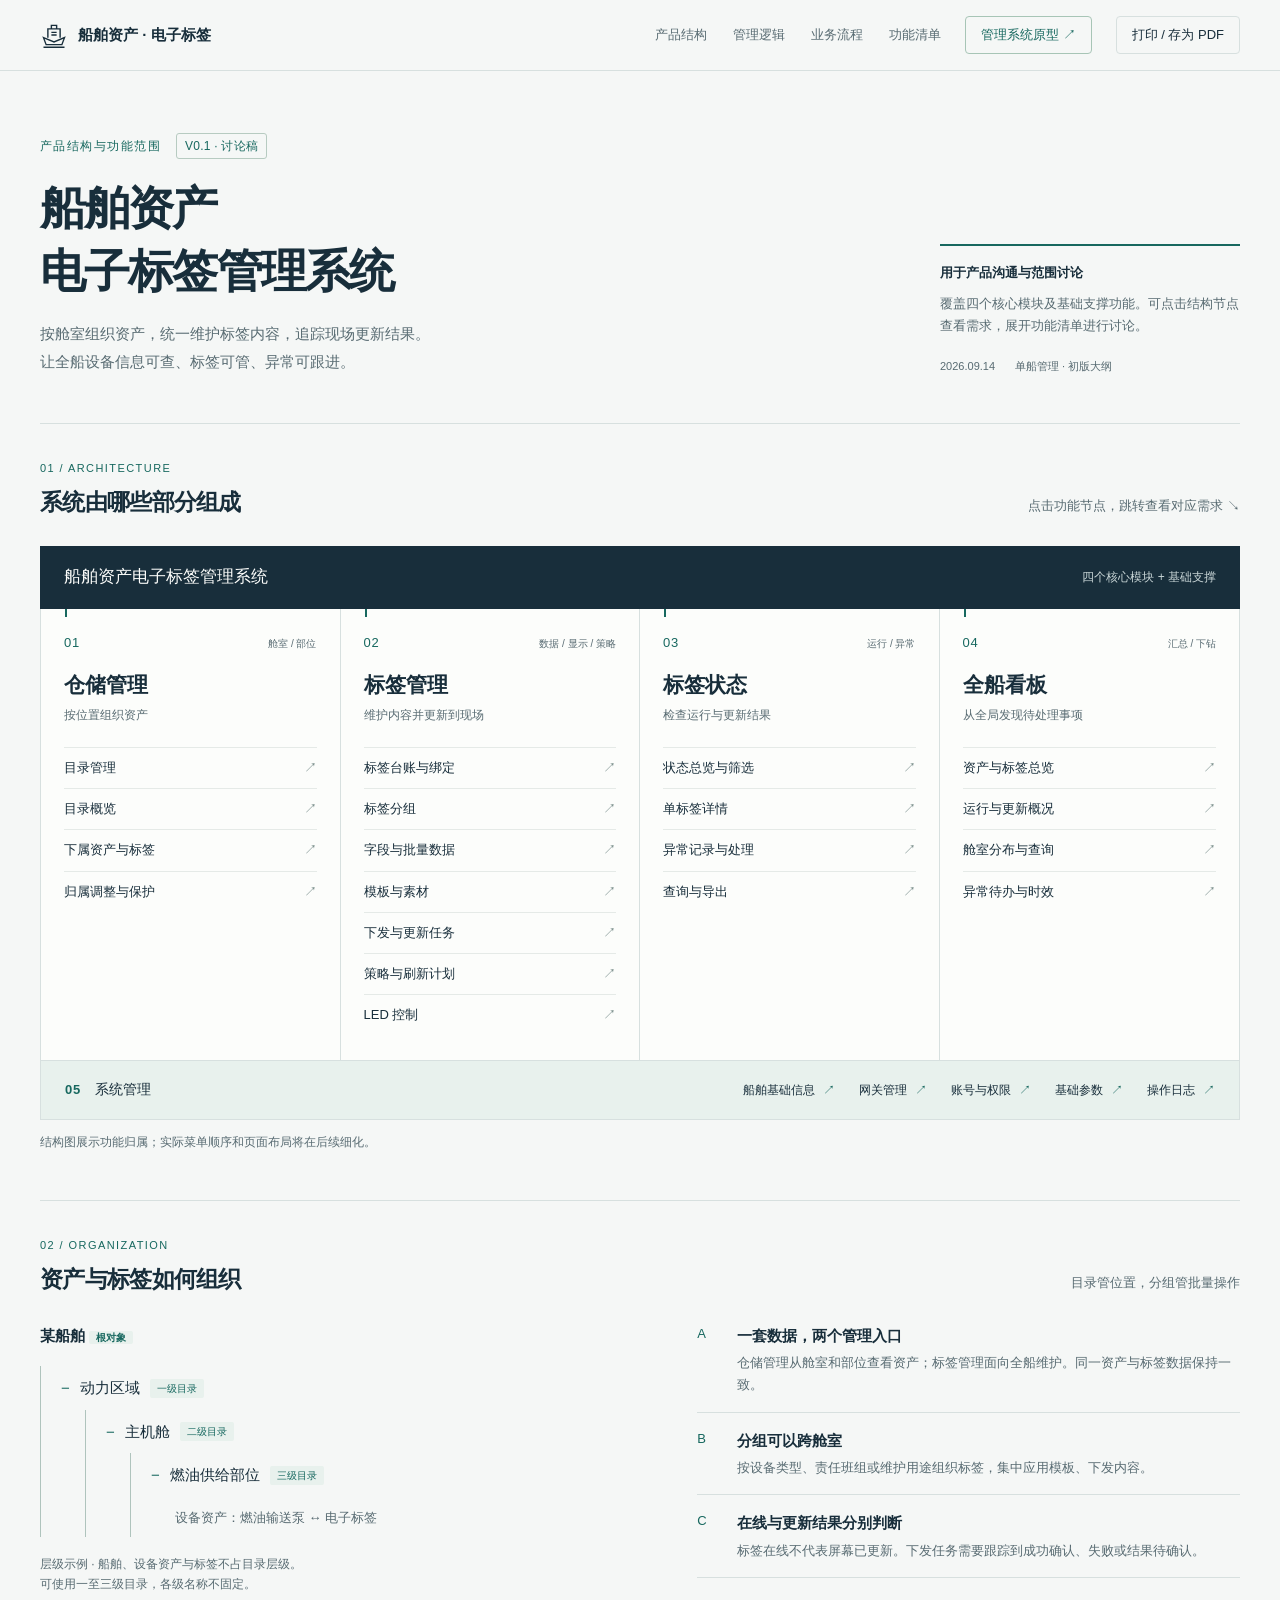
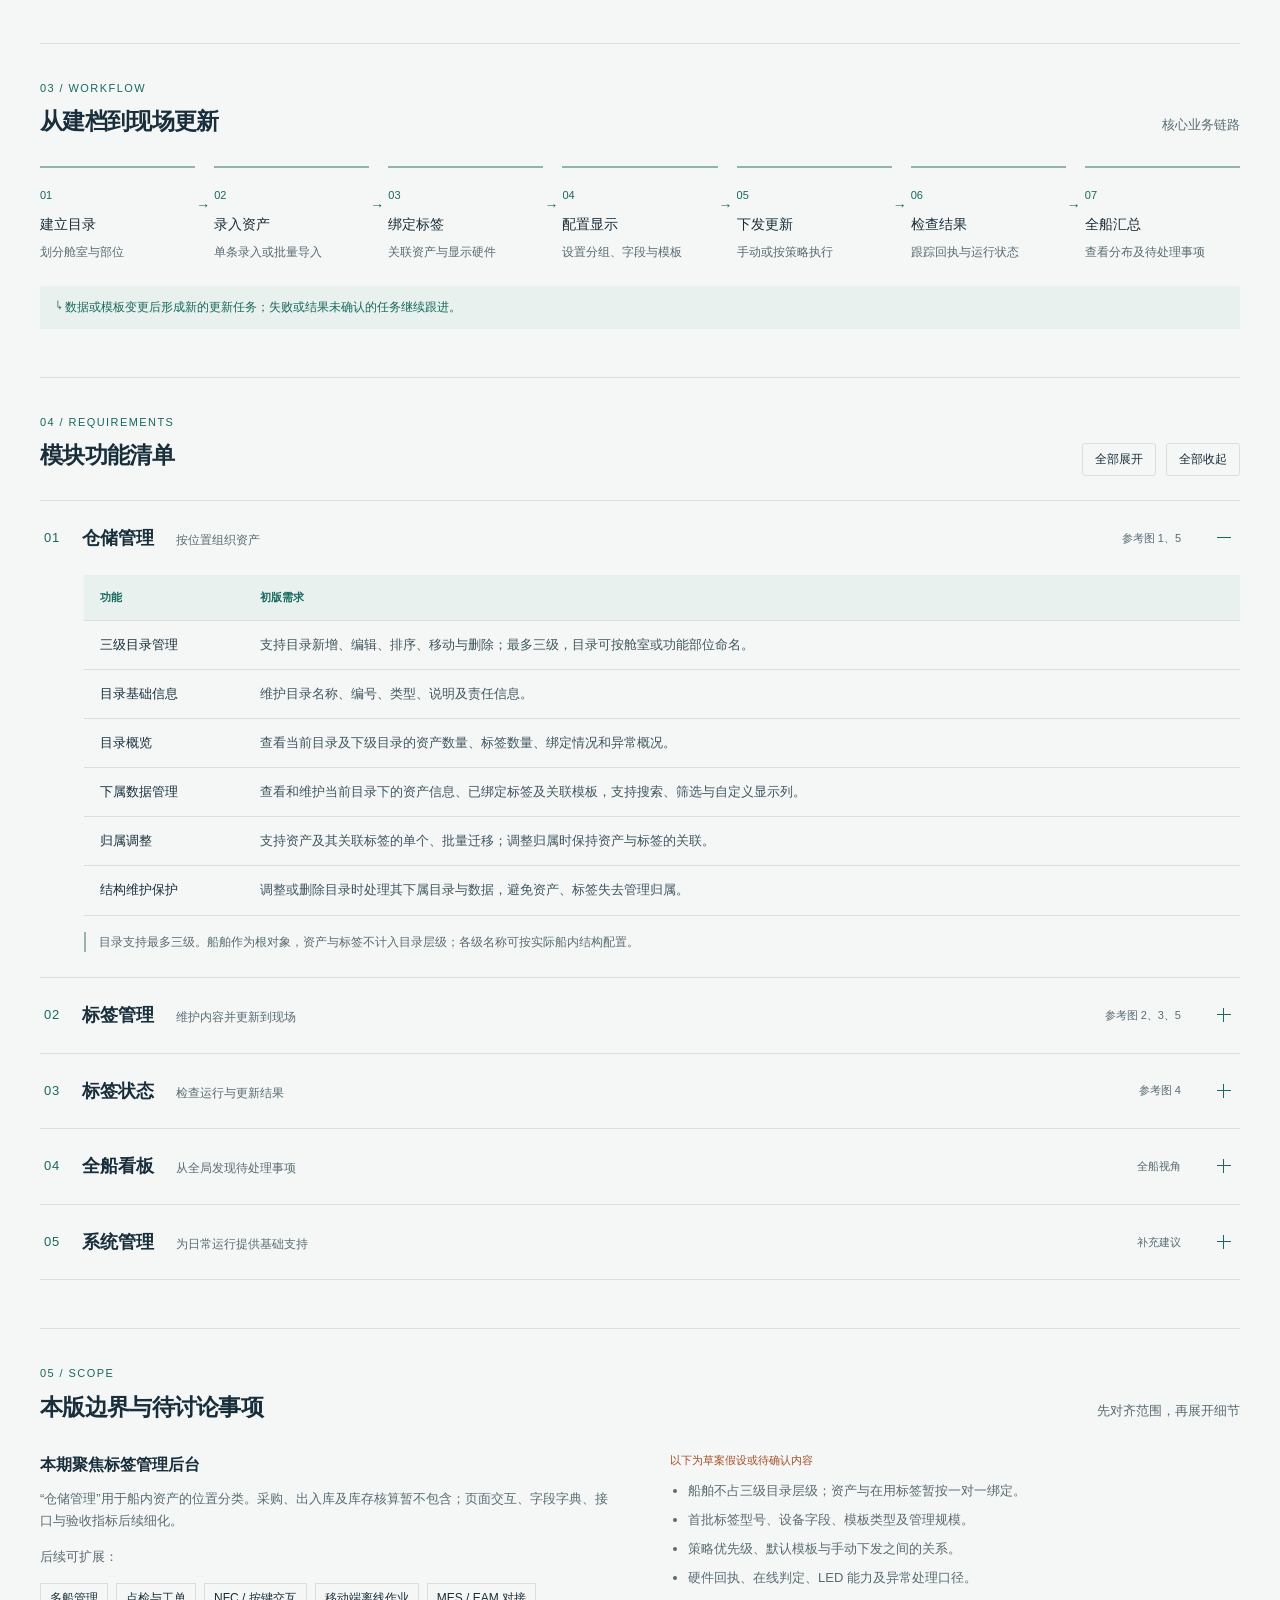
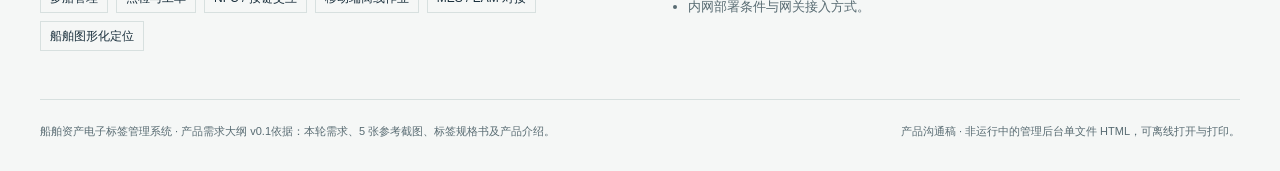
==== product-structure.html @ f7dbec60 "Publish English page URLs with legacy redirects" ====
<!doctype html>
<html lang="zh-CN">
<head><meta charset="utf-8"><meta name="viewport" content="width=device-width, initial-scale=1"><title>船舶资产电子标签管理系统 · 产品结构 v0.1</title>
<style>
:root{--paper:#f5f7f6;--surface:#fcfdfb;--ink:#182e3b;--muted:#586b72;--line:#d7e0df;--accent:#17685f;--tint:#e8f1ed;--orange:#a54d23;--sans:"PingFang SC","Microsoft YaHei","Noto Sans CJK SC",sans-serif}
*{box-sizing:border-box}html{scroll-behavior:smooth;scroll-padding-top:90px}body{margin:0;background:var(--paper);color:var(--ink);font-family:var(--sans);font-size:15px;line-height:1.7}a{color:inherit;text-decoration:none}button{font:inherit;cursor:pointer}a:focus-visible,button:focus-visible,summary:focus-visible{outline:3px solid var(--orange);outline-offset:5px}button:hover{background:var(--tint)}::selection{background:#c7ded4}header{position:sticky;top:0;z-index:10;background:var(--paper);border-bottom:1px solid var(--line)}.topbar{max-width:1400px;margin:auto;padding:16px 40px;display:flex;align-items:center;gap:24px}.brand{display:flex;align-items:center;gap:10px;font-weight:650;white-space:nowrap}.brand svg{width:28px;height:28px}.topbar nav{display:flex;gap:26px;margin-left:auto;font-size:13px;color:var(--muted)}nav a:hover{color:var(--accent)}.print{border:1px solid var(--line);background:transparent;padding:7px 15px;border-radius:4px;font-size:13px;color:var(--ink)}main{max-width:1320px;margin:auto;padding:0 40px}.hero{display:grid;grid-template-columns:1fr 300px;gap:60px;padding:62px 0 48px;align-items:end}.eyebrow{display:flex;gap:15px;align-items:center;color:var(--accent);font-size:12px;letter-spacing:.12em}.pill{letter-spacing:.02em;border:1px solid #b7cbc1;border-radius:3px;padding:2px 8px}h1{font-size:clamp(30px,3.6vw,48px);font-weight:650;line-height:1.35;letter-spacing:-.04em;margin:18px 0}h1 span{display:block}p{margin:0}.hero-copy{color:var(--muted);max-width:640px;line-height:1.85}.hero-aside{border-top:2px solid var(--accent);padding-top:16px}.hero-aside strong{font-size:13px;display:block;margin-bottom:8px}.hero-aside p{font-size:13px;color:var(--muted)}.meta{display:flex;gap:20px;font-size:11px;color:var(--muted);margin-top:20px}.section{padding:35px 0 48px;border-top:1px solid var(--line)}.section-head{display:flex;align-items:baseline;justify-content:space-between;gap:20px;margin-bottom:24px}.section-head h2{font-size:23px;letter-spacing:-.03em;margin:0;font-weight:650}.section-head p{font-size:13px;color:var(--muted)}.section-label{font-size:11px;color:var(--accent);letter-spacing:.13em;margin-bottom:5px}.root-node{display:flex;align-items:center;justify-content:space-between;background:var(--ink);color:var(--surface);padding:17px 24px}.root-node strong{font-size:17px;font-weight:550}.root-node span{font-size:12px;color:#c9d6d7}.map{display:grid;grid-template-columns:repeat(4,minmax(0,1fr));background:var(--surface);border:1px solid var(--line);border-top:0}.module{padding:23px 23px 25px;border-right:1px solid var(--line);position:relative}.module:last-child{border-right:0}.module:before{content:"";position:absolute;left:24px;top:0;height:8px;width:2px;background:var(--accent)}.module-top{display:flex;justify-content:space-between;gap:6px;align-items:center}.number{font-variant-numeric:tabular-nums;font-size:13px;color:var(--accent);letter-spacing:.05em}.small{font-size:10px;color:var(--muted)}h3{font-size:21px;margin:13px 0 2px;font-weight:600}.module p{font-size:12px;color:var(--muted);margin-bottom:22px}.module-links{display:grid;gap:0}.module-links a{display:flex;justify-content:space-between;gap:5px;font-size:13px;padding:9px 0;border-top:1px solid #e5eae7}.module-links a span{color:#798d8a}.module-links a:hover{color:var(--accent);background:var(--tint)}.support{display:flex;align-items:center;gap:20px;background:var(--tint);padding:17px 24px;border:1px solid var(--line);border-top:0;font-size:12px}.support strong{white-space:nowrap;font-size:14px;font-weight:550}.support .support-links{display:flex;flex-wrap:wrap;gap:24px;margin-left:auto}.support a span{padding-left:8px;color:var(--accent)}.legend{font-size:12px;color:var(--muted);margin-top:12px}.logic{display:grid;grid-template-columns:1.1fr 1fr;gap:60px}.tree{margin-top:18px}.tree details{margin-left:24px;border-left:1px solid #afc4bd;padding-left:20px}.tree>details{margin-left:0}.tree summary{cursor:pointer;padding:9px 0;list-style:none;display:flex;gap:10px;align-items:center}.tree summary:before{content:'−';font-size:15px;color:var(--accent)}.tree details:not([open])>summary:before{content:'+'}.level{font-size:10px;color:var(--accent);background:var(--tint);padding:1px 7px;border-radius:2px}.tree-root{font-weight:600;font-size:15px;margin-bottom:5px}.asset{padding:10px 0 8px 24px;font-size:13px;color:var(--muted)}.example{font-size:12px;color:var(--muted);margin-top:17px}.principle{border-bottom:1px solid var(--line);padding:15px 0;display:grid;grid-template-columns:30px 1fr;gap:10px}.principle:first-child{padding-top:0}.principle strong{font-size:15px;font-weight:600}.principle p{font-size:13px;color:var(--muted);margin-top:4px}.flow{display:grid;grid-template-columns:repeat(7,1fr);gap:19px;margin:0;padding:0;list-style:none}.flow li{position:relative;border-top:2px solid #91b6a8;padding-top:13px}.flow li:not(:last-child):after{content:'→';position:absolute;right:-15px;top:26px;color:var(--accent);font-size:14px}.flow .step{font-size:11px;color:var(--accent)}.flow strong{display:block;font-size:14px;font-weight:550;margin:7px 0 5px}.flow small{display:block;font-size:12px;color:var(--muted)}.loop{margin-top:24px;padding:11px 16px;background:var(--tint);font-size:12px;color:var(--accent)}.tools{display:flex;gap:10px}.tools button{border:1px solid var(--line);padding:5px 12px;background:transparent;border-radius:3px;font-size:12px;color:var(--ink)}.tools button:hover{background:var(--tint)}.spec{border-top:1px solid var(--line)}.spec:last-child{border-bottom:1px solid var(--line)}.spec>summary{list-style:none;cursor:pointer;display:flex;align-items:center;gap:22px;padding:22px 4px}.spec>summary:hover{background:#edf2ee}.spec summary::-webkit-details-marker,.tree summary::-webkit-details-marker{display:none}.spec-title{font-size:18px;font-weight:600}.spec-title small{font-size:12px;font-weight:400;color:var(--muted);margin-left:22px}.ref{font-size:11px;color:var(--muted);margin-left:auto}.plus{width:14px;height:14px;position:relative;flex-shrink:0;margin:0 5px 0 14px}.plus:before,.plus:after{content:'';position:absolute;background:var(--accent)}.plus:before{width:14px;height:1px;left:0;top:6px}.plus:after{height:14px;width:1px;left:6px;top:0}.spec[open] .plus:after{display:none}.spec-body{padding:0 0 25px 44px}table{border-collapse:collapse;width:100%;font-size:13px;text-align:left}thead{background:var(--tint);color:var(--accent);font-size:11px}th,td{padding:13px 16px;border-bottom:1px solid var(--line);vertical-align:top}tbody th{width:160px;font-weight:550;white-space:nowrap}td{color:#40565f}tr{scroll-margin-top:110px}tr:target{background:#fff1d5}.note{font-size:12px;color:var(--muted);margin:16px 0 0;padding-left:13px;border-left:2px solid #96b5a8}.scope{display:grid;grid-template-columns:1fr 1fr;gap:60px}.scope h3{font-size:16px;margin:0 0 10px}.scope p,.scope li{font-size:13px;color:var(--muted)}.scope ul{padding-left:18px;margin:0}.scope li{margin:7px 0}.tags{display:flex;flex-wrap:wrap;gap:8px;margin-top:14px}.tags span{font-size:12px;border:1px solid var(--line);padding:4px 9px}.scope-caption{font-size:11px!important;color:var(--orange)!important;margin-bottom:10px!important}footer{border-top:1px solid var(--line);padding:22px 0 30px;display:flex;justify-content:space-between;gap:20px;font-size:11px;color:var(--muted)}.sr-only{position:absolute;width:1px;height:1px;padding:0;overflow:hidden;clip:rect(0,0,0,0);white-space:nowrap;border:0}
@media(min-width:1500px){.hero{padding-top:80px}}@media(max-width:1000px){main{padding:0 26px}.topbar{padding:14px 26px}.hero{grid-template-columns:1fr 240px;gap:30px}.map{grid-template-columns:repeat(2,1fr)}.module:nth-child(2){border-right:0}.module:nth-child(-n+2){border-bottom:1px solid var(--line)}.support{align-items:flex-start}.support .support-links{gap:10px 22px}.logic{gap:35px}.flow{grid-template-columns:repeat(4,1fr);row-gap:26px}.flow li:nth-child(4):after{display:none}.spec-title small{display:block;margin:3px 0 0}}
@media(max-width:640px){html{scroll-padding-top:70px}.topbar{padding:12px 18px;gap:10px}.topbar nav{display:none}.brand{font-size:13px}.brand svg{width:24px}.print{margin-left:auto;padding:6px 9px;font-size:11px}main{padding:0 20px}.hero{grid-template-columns:1fr;gap:25px;padding:34px 0}.hero-aside{padding-top:12px}.hero-aside p{max-width:100%}.meta{margin-top:12px}.eyebrow{font-size:10px}h1{font-size:32px}.hero-copy{font-size:13px}.section{padding:27px 0 34px}.section-head{align-items:flex-start;gap:10px}.section-head h2{font-size:21px}.section-head p{font-size:11px;max-width:130px}.root-node{padding:15px}.root-node strong{font-size:14px}.root-node span{font-size:10px}.module{padding:19px 14px}.module:before{left:15px}.module-top{display:block}.small{display:block;margin-top:4px}.module h3{font-size:19px}.module p{font-size:11px;min-height:37px;margin-bottom:12px}.module-links a{font-size:12px}.support{display:block;padding:15px}.support .support-links{margin-top:12px;gap:10px 20px}.logic,.scope{grid-template-columns:1fr;gap:28px}.flow{grid-template-columns:repeat(2,1fr);gap:20px}.flow li:nth-child(even):after{display:none}.flow strong{font-size:14px}.spec>summary{gap:12px;padding:18px 0}.spec-title{font-size:17px}.spec-title small{font-size:11px}.ref{display:none}.plus{margin-left:auto}.spec-body{padding-left:0}.tools{gap:5px}.tools button{padding:5px 8px;font-size:11px}th,td{padding:11px 9px;font-size:12px}tbody th{width:91px;white-space:normal}.tree details{margin-left:14px;padding-left:14px}.asset{padding-left:10px;font-size:12px}footer{display:block}footer span{display:block;margin-top:5px}}
@media(prefers-reduced-motion:reduce){html{scroll-behavior:auto}}
@media print{.section-label,.section-head{break-after:avoid}#logic,#scope{break-inside:avoid}.note{break-before:avoid}.module-top .small{margin-left:7px}tr:target{background:transparent}@page{size:A4;margin:14mm}html{scroll-behavior:auto}body{background:white;font-size:11px;color:#162d39;-webkit-print-color-adjust:exact;print-color-adjust:exact}header,.tools,.legend{display:none}main{padding:0;max-width:none}.hero{padding:0 0 20px;grid-template-columns:1fr 210px;gap:25px}h1{font-size:28px}.hero-copy{font-size:11px}.hero-aside p{font-size:10px}.section{padding:20px 0}.section-head{margin-bottom:15px}.section-head h2{font-size:19px}.map{grid-template-columns:repeat(4,1fr)}.module{padding:14px 10px}.module h3{font-size:16px}.module-top{display:block}.small{font-size:8px}.module p,.module-links a{font-size:9px}.module p{margin-bottom:10px}.module:nth-child(2){border-right:1px solid var(--line)}.module:nth-child(-n+2){border-bottom:0}.root-node{padding:12px}.support{padding:12px;font-size:9px;gap:12px}.support .support-links{gap:15px}.logic{gap:30px}.flow{grid-template-columns:repeat(7,1fr);gap:14px}.flow strong{font-size:11px}.flow small{font-size:9px}.flow li:nth-child(4):after{display:block}.spec>summary{padding:14px 0}.spec-title{font-size:16px}.spec-title small{display:inline;margin-left:15px;font-size:10px}.plus{display:none}.spec-body{padding-left:0}.spec::details-content{content-visibility:visible;display:block;height:auto}.spec>div{display:block!important}.spec{break-inside:auto}.spec>summary{break-after:avoid}thead{display:table-header-group}tr{break-inside:avoid}table,th,td{font-size:10px}th,td{padding:8px}tbody th{width:110px}.note{font-size:10px}.scope{gap:30px}.scope p,.scope li{font-size:11px}.scope,.logic,.flow,.map,.hero{break-inside:avoid}footer{font-size:9px}}

.cross-link{color:var(--accent);border-color:#a7c5b6;white-space:nowrap}.cross-link:hover{background:var(--tint)}
@media(max-width:640px){.topbar{flex-wrap:wrap}.topbar .brand{flex-basis:100%}.cross-link{margin-left:0}html{scroll-padding-top:110px}}
</style></head>
<body>
<header><div class="topbar"><a class="brand" href="#top" aria-label="返回顶部"><svg viewBox="0 0 32 32" fill="none" aria-hidden="true"><path d="M4 19l12 5 12-5-3 8H7L4 19zM9 19V9h14v10M13 9V5h6v4M4 30h24" stroke="currentColor" stroke-width="1.6"/><path d="M13 13h6M13 16h6" stroke="currentColor" stroke-width="1.6"/></svg>船舶资产 · 电子标签</a><nav aria-label="页面导航"><a href="#architecture">产品结构</a><a href="#logic">管理逻辑</a><a href="#workflow">业务流程</a><a href="#requirements">功能清单</a></nav><a class="print cross-link" href="prototype.html">管理系统原型 ↗</a><button class="print" id="print">打印 / 存为 PDF</button></div></header>
<main id="top">
<section class="hero"><div><div class="eyebrow">产品结构与功能范围 <span class="pill">V0.1 · 讨论稿</span></div><h1>船舶资产<span>电子标签管理系统</span></h1><p class="hero-copy">按舱室组织资产，统一维护标签内容，追踪现场更新结果。<br>让全船设备信息可查、标签可管、异常可跟进。</p></div><aside class="hero-aside"><strong>用于产品沟通与范围讨论</strong><p>覆盖四个核心模块及基础支撑功能。可点击结构节点查看需求，展开功能清单进行讨论。</p><div class="meta"><span>2026.09.14</span><span>单船管理 · 初版大纲</span></div></aside></section>
<section class="section" id="architecture"><div class="section-label">01 / ARCHITECTURE</div><div class="section-head"><h2>系统由哪些部分组成</h2><p>点击功能节点，跳转查看对应需求 ↘</p></div><div class="root-node"><strong>船舶资产电子标签管理系统</strong><span>四个核心模块 + 基础支撑</span></div><div class="map"><article class="module"><div class="module-top"><span class="number">01</span><span class="small">舱室 / 部位</span></div><h3>仓储管理</h3><p>按位置组织资产</p><div class="module-links"><a href="#storage-0" data-reveal="storage">目录管理<span aria-hidden="true">↗</span></a><a href="#storage-2" data-reveal="storage">目录概览<span aria-hidden="true">↗</span></a><a href="#storage-3" data-reveal="storage">下属资产与标签<span aria-hidden="true">↗</span></a><a href="#storage-4" data-reveal="storage">归属调整与保护<span aria-hidden="true">↗</span></a></div></article><article class="module"><div class="module-top"><span class="number">02</span><span class="small">数据 / 显示 / 策略</span></div><h3>标签管理</h3><p>维护内容并更新到现场</p><div class="module-links"><a href="#labels-0" data-reveal="labels">标签台账与绑定<span aria-hidden="true">↗</span></a><a href="#labels-2" data-reveal="labels">标签分组<span aria-hidden="true">↗</span></a><a href="#labels-3" data-reveal="labels">字段与批量数据<span aria-hidden="true">↗</span></a><a href="#labels-7" data-reveal="labels">模板与素材<span aria-hidden="true">↗</span></a><a href="#labels-10" data-reveal="labels">下发与更新任务<span aria-hidden="true">↗</span></a><a href="#labels-12" data-reveal="labels">策略与刷新计划<span aria-hidden="true">↗</span></a><a href="#labels-14" data-reveal="labels">LED 控制<span aria-hidden="true">↗</span></a></div></article><article class="module"><div class="module-top"><span class="number">03</span><span class="small">运行 / 异常</span></div><h3>标签状态</h3><p>检查运行与更新结果</p><div class="module-links"><a href="#status-0" data-reveal="status">状态总览与筛选<span aria-hidden="true">↗</span></a><a href="#status-2" data-reveal="status">单标签详情<span aria-hidden="true">↗</span></a><a href="#status-3" data-reveal="status">异常记录与处理<span aria-hidden="true">↗</span></a><a href="#status-5" data-reveal="status">查询与导出<span aria-hidden="true">↗</span></a></div></article><article class="module"><div class="module-top"><span class="number">04</span><span class="small">汇总 / 下钻</span></div><h3>全船看板</h3><p>从全局发现待处理事项</p><div class="module-links"><a href="#dashboard-0" data-reveal="dashboard">资产与标签总览<span aria-hidden="true">↗</span></a><a href="#dashboard-1" data-reveal="dashboard">运行与更新概况<span aria-hidden="true">↗</span></a><a href="#dashboard-3" data-reveal="dashboard">舱室分布与查询<span aria-hidden="true">↗</span></a><a href="#dashboard-5" data-reveal="dashboard">异常待办与时效<span aria-hidden="true">↗</span></a></div></article></div><div class="support"><strong><span class="number">05</span>　系统管理</strong><div class="support-links"><a href="#system-0" data-reveal="system">船舶基础信息<span aria-hidden="true">↗</span></a><a href="#system-1" data-reveal="system">网关管理<span aria-hidden="true">↗</span></a><a href="#system-2" data-reveal="system">账号与权限<span aria-hidden="true">↗</span></a><a href="#system-3" data-reveal="system">基础参数<span aria-hidden="true">↗</span></a><a href="#system-4" data-reveal="system">操作日志<span aria-hidden="true">↗</span></a></div></div><p class="legend">结构图展示功能归属；实际菜单顺序和页面布局将在后续细化。</p></section>
<section class="section" id="logic"><div class="section-label">02 / ORGANIZATION</div><div class="section-head"><h2>资产与标签如何组织</h2><p>目录管位置，分组管批量操作</p></div><div class="logic"><div><div class="tree-root">某船舶 <span class="level">根对象</span></div><div class="tree"><details open><summary>动力区域 <span class="level">一级目录</span></summary><details open><summary>主机舱 <span class="level">二级目录</span></summary><details open><summary>燃油供给部位 <span class="level">三级目录</span></summary><div class="asset">设备资产：燃油输送泵 ↔ 电子标签</div></details></details></details></div><p class="example">层级示例 · 船舶、设备资产与标签不占目录层级。<br>可使用一至三级目录，各级名称不固定。</p></div><div><div class="principle"><span class="number">A</span><div><strong>一套数据，两个管理入口</strong><p>仓储管理从舱室和部位查看资产；标签管理面向全船维护。同一资产与标签数据保持一致。</p></div></div><div class="principle"><span class="number">B</span><div><strong>分组可以跨舱室</strong><p>按设备类型、责任班组或维护用途组织标签，集中应用模板、下发内容。</p></div></div><div class="principle"><span class="number">C</span><div><strong>在线与更新结果分别判断</strong><p>标签在线不代表屏幕已更新。下发任务需要跟踪到成功确认、失败或结果待确认。</p></div></div></div></div></section>
<section class="section" id="workflow"><div class="section-label">03 / WORKFLOW</div><div class="section-head"><h2>从建档到现场更新</h2><p>核心业务链路</p></div><ol class="flow"><li><span class="step">01</span><strong>建立目录</strong><small>划分舱室与部位</small></li><li><span class="step">02</span><strong>录入资产</strong><small>单条录入或批量导入</small></li><li><span class="step">03</span><strong>绑定标签</strong><small>关联资产与显示硬件</small></li><li><span class="step">04</span><strong>配置显示</strong><small>设置分组、字段与模板</small></li><li><span class="step">05</span><strong>下发更新</strong><small>手动或按策略执行</small></li><li><span class="step">06</span><strong>检查结果</strong><small>跟踪回执与运行状态</small></li><li><span class="step">07</span><strong>全船汇总</strong><small>查看分布及待处理事项</small></li></ol><p class="loop">↳ 数据或模板变更后形成新的更新任务；失败或结果未确认的任务继续跟进。</p></section>
<section class="section" id="requirements"><div class="section-label">04 / REQUIREMENTS</div><div class="section-head"><h2>模块功能清单</h2><div class="tools"><button id="expand">全部展开</button><button id="collapse">全部收起</button></div></div><details class="spec" id="storage" open><summary><span class="number">01</span><span class="spec-title">仓储管理<small>按位置组织资产</small></span><span class="ref">参考图 1、5</span><span class="plus" aria-hidden="true"></span></summary><div class="spec-body"><table><caption class="sr-only">仓储管理功能需求</caption><thead><tr><th scope="col">功能</th><th scope="col">初版需求</th></tr></thead><tbody><tr id="storage-0"><th scope="row">三级目录管理</th><td>支持目录新增、编辑、排序、移动与删除；最多三级，目录可按舱室或功能部位命名。</td></tr><tr id="storage-1"><th scope="row">目录基础信息</th><td>维护目录名称、编号、类型、说明及责任信息。</td></tr><tr id="storage-2"><th scope="row">目录概览</th><td>查看当前目录及下级目录的资产数量、标签数量、绑定情况和异常概况。</td></tr><tr id="storage-3"><th scope="row">下属数据管理</th><td>查看和维护当前目录下的资产信息、已绑定标签及关联模板，支持搜索、筛选与自定义显示列。</td></tr><tr id="storage-4"><th scope="row">归属调整</th><td>支持资产及其关联标签的单个、批量迁移；调整归属时保持资产与标签的关联。</td></tr><tr id="storage-5"><th scope="row">结构维护保护</th><td>调整或删除目录时处理其下属目录与数据，避免资产、标签失去管理归属。</td></tr></tbody></table><p class="note">目录支持最多三级。船舶作为根对象，资产与标签不计入目录层级；各级名称可按实际船内结构配置。</p></div></details><details class="spec" id="labels" ><summary><span class="number">02</span><span class="spec-title">标签管理<small>维护内容并更新到现场</small></span><span class="ref">参考图 2、3、5</span><span class="plus" aria-hidden="true"></span></summary><div class="spec-body"><table><caption class="sr-only">标签管理功能需求</caption><thead><tr><th scope="col">功能</th><th scope="col">初版需求</th></tr></thead><tbody><tr id="labels-0"><th scope="row">标签台账</th><td>管理标签唯一标识／MAC、型号、屏幕尺寸、支持颜色、所属目录及使用状态；支持单个、批量登记与查询。</td></tr><tr id="labels-1"><th scope="row">资产绑定</th><td>支持绑定、解绑和更换标签，查看关联资产及绑定记录；支持待绑定、在用、停用等管理状态。</td></tr><tr id="labels-2"><th scope="row">标签分组</th><td>新增、编辑、删除分组，维护成员，查看数量；按分组执行模板应用、信息更新等批量操作。</td></tr><tr id="labels-3"><th scope="row">字段配置</th><td>配置资产及标签显示所需字段，包括字段名称、类型、必填与否等基础属性。</td></tr><tr id="labels-4"><th scope="row">信息录入</th><td>支持逐条录入、编辑及批量修改；可维护设备编码、名称、型号、位置、责任班组、责任人等信息。具体字段后续细化。</td></tr><tr id="labels-5"><th scope="row">批量导入</th><td>提供导入模板，支持 Excel／CSV 数据导入、字段匹配、数据校验和结果反馈；支持新增与更新既有记录。</td></tr><tr id="labels-6"><th scope="row">数据导出</th><td>按目录、分组或筛选结果导出资产和标签业务数据。</td></tr><tr id="labels-7"><th scope="row">模板设计</th><td>按标签尺寸、分辨率和颜色设计版式；支持文本、图片、二维码、条形码和图形元素，并与业务字段关联。</td></tr><tr id="labels-8"><th scope="row">模板管理</th><td>支持模板新增、编辑、复制、预览、版本管理及应用范围查看，使用实际数据预览显示效果。</td></tr><tr id="labels-9"><th scope="row">素材管理</th><td>管理模板使用的图片、图标等公共素材。</td></tr><tr id="labels-10"><th scope="row">信息下发</th><td>支持单个、批量、按目录或分组下发；支持首次发布及数据、模板变更后的更新。</td></tr><tr id="labels-11"><th scope="row">更新任务</th><td>查看任务进度、标签执行结果和失败原因，支持失败重试与历史记录查询。</td></tr><tr id="labels-12"><th scope="row">标签策略</th><td>根据业务字段条件及标签尺寸、颜色等适配条件选择模板；支持条件组合、优先级、默认模板、启停及应用范围。</td></tr><tr id="labels-13"><th scope="row">刷新计划</th><td>支持即时、定时和周期刷新；策略匹配与刷新计划共同决定更新内容和执行时机。</td></tr><tr id="labels-14"><th scope="row">LED 控制</th><td>支持单个、批量点灯，用于现场寻标或提示；具体颜色、闪烁方式和策略联动能力以硬件接口为准。</td></tr></tbody></table><p class="note">策略选择模板，刷新计划决定执行时机。LED 颜色、闪烁方式及联动能力需根据硬件接口确认。</p></div></details><details class="spec" id="status" ><summary><span class="number">03</span><span class="spec-title">标签状态<small>检查运行与更新结果</small></span><span class="ref">参考图 4</span><span class="plus" aria-hidden="true"></span></summary><div class="spec-body"><table><caption class="sr-only">标签状态功能需求</caption><thead><tr><th scope="col">功能</th><th scope="col">初版需求</th></tr></thead><tbody><tr id="status-0"><th scope="row">状态列表</th><td>汇总展示标签标识、关联资产、所属目录、尺寸、RSSI、电量、在线状态、最后广播／心跳时间及内容更新情况。</td></tr><tr id="status-1"><th scope="row">状态筛选</th><td>按目录、分组、型号、绑定情况、在线状态、电量及更新结果筛选。</td></tr><tr id="status-2"><th scope="row">单标签详情</th><td>查看基础信息、最近上报数据、关联资产与网关、当前模板及下发历史。</td></tr><tr id="status-3"><th scope="row">运行异常</th><td>识别并汇总离线、低电量、弱信号等异常，支持查看、处理标记及恢复记录。</td></tr><tr id="status-4"><th scope="row">更新异常</th><td>查看下发失败、超时、尚未同步等情况，关联原任务并支持重新下发。</td></tr><tr id="status-5"><th scope="row">查询与导出</th><td>支持刷新后台状态数据及导出筛选结果，明确最近数据更新时间。</td></tr></tbody></table><p class="note">分别展示使用状态、通信与健康状态、内容更新状态。发送成功不等于屏幕已更新，实际确认能力以回执接口为准。</p></div></details><details class="spec" id="dashboard" ><summary><span class="number">04</span><span class="spec-title">全船看板<small>从全局发现待处理事项</small></span><span class="ref">全船视角</span><span class="plus" aria-hidden="true"></span></summary><div class="spec-body"><table><caption class="sr-only">全船看板功能需求</caption><thead><tr><th scope="col">功能</th><th scope="col">初版需求</th></tr></thead><tbody><tr id="dashboard-0"><th scope="row">全船总览</th><td>展示资产总数、标签总数、已绑定与未绑定数量，以及已配置标签的资产占比。</td></tr><tr id="dashboard-1"><th scope="row">运行概况</th><td>汇总在线、离线、低电量、弱信号标签数量及分布；各类异常可能重叠，分别统计。</td></tr><tr id="dashboard-2"><th scope="row">更新概况</th><td>展示待更新、执行中、已确认更新、失败及结果待确认的任务或标签情况。</td></tr><tr id="dashboard-3"><th scope="row">舱室／部位分布</th><td>按目录汇总资产、标签和异常，支持逐级展开，定位到具体部位及标签。</td></tr><tr id="dashboard-4"><th scope="row">全船信息查询</th><td>按资产名称／编码、目录、分组及状态查询全船设备标签信息。</td></tr><tr id="dashboard-5"><th scope="row">异常与待办</th><td>集中展示待绑定、离线、低电量、更新失败等需要处理的事项，并进入对应管理页面。</td></tr><tr id="dashboard-6"><th scope="row">数据时效</th><td>展示统计范围及最近更新时间，支持手动或自动刷新。</td></tr></tbody></table><p class="note">首版以统计、图表及目录分布表达全船情况。设备完好率、点检完成率需接入业务数据后再纳入。</p></div></details><details class="spec" id="system" ><summary><span class="number">05</span><span class="spec-title">系统管理<small>为日常运行提供基础支持</small></span><span class="ref">补充建议</span><span class="plus" aria-hidden="true"></span></summary><div class="spec-body"><table><caption class="sr-only">系统管理功能需求</caption><thead><tr><th scope="col">功能</th><th scope="col">初版需求</th></tr></thead><tbody><tr id="system-0"><th scope="row">船舶信息</th><td>维护船名、编号等当前船舶的基础信息。</td></tr><tr id="system-1"><th scope="row">网关管理</th><td>维护网关身份、安装位置、连接状态及关联标签，辅助定位通信问题。</td></tr><tr id="system-2"><th scope="row">账号与权限</th><td>管理账号、角色、功能权限和目录数据范围，区分管理员、操作人员与只读查看者。</td></tr><tr id="system-3"><th scope="row">基础参数</th><td>配置状态判定、异常提醒和默认刷新等参数，具体阈值后续定义。</td></tr><tr id="system-4"><th scope="row">操作日志</th><td>记录目录调整、数据导入修改、绑定变更、模板策略修改及下发操作。</td></tr></tbody></table><p class="note">系统管理是支撑功能；当前按单船管理考虑，多船管理作为后续扩展。</p></div></details></section>
<section class="section" id="scope"><div class="section-label">05 / SCOPE</div><div class="section-head"><h2>本版边界与待讨论事项</h2><p>先对齐范围，再展开细节</p></div><div class="scope"><div><h3>本期聚焦标签管理后台</h3><p>“仓储管理”用于船内资产的位置分类。采购、出入库及库存核算暂不包含；页面交互、字段字典、接口与验收指标后续细化。</p><p style="margin-top:14px">后续可扩展：</p><div class="tags"><span>多船管理</span><span>点检与工单</span><span>NFC / 按键交互</span><span>移动端离线作业</span><span>MES / EAM 对接</span><span>船舶图形化定位</span></div></div><div><p class="scope-caption">以下为草案假设或待确认内容</p><ul><li>船舶不占三级目录层级；资产与在用标签暂按一对一绑定。</li><li>首批标签型号、设备字段、模板类型及管理规模。</li><li>策略优先级、默认模板与手动下发之间的关系。</li><li>硬件回执、在线判定、LED 能力及异常处理口径。</li><li>内网部署条件与网关接入方式。</li></ul></div></div></section>
<footer><div>船舶资产电子标签管理系统 · 产品需求大纲 v0.1<span>依据：本轮需求、5 张参考截图、标签规格书及产品介绍。</span></div><div>产品沟通稿 · 非运行中的管理后台<span>单文件 HTML，可离线打开与打印。</span></div></footer>
</main>
<script>
const specs=[...document.querySelectorAll('.spec')];
document.getElementById('expand').addEventListener('click',()=>specs.forEach(d=>d.open=true));
document.getElementById('collapse').addEventListener('click',()=>specs.forEach(d=>d.open=false));
document.querySelectorAll('[data-reveal]').forEach(a=>a.addEventListener('click',()=>{document.getElementById(a.dataset.reveal).open=true;}));
function revealHash(){const target=document.getElementById(decodeURIComponent(location.hash.slice(1)));if(!target)return;const parent=target.closest('details.spec');if(parent){parent.open=true;requestAnimationFrame(()=>target.scrollIntoView({block:'start'}));}}
window.addEventListener('hashchange',revealHash);revealHash();
let savedState=null;
window.addEventListener('beforeprint',()=>{if(!savedState)savedState=[...document.querySelectorAll('details')].map(d=>[d,d.open]);document.querySelectorAll('details').forEach(d=>d.open=true);});
window.addEventListener('afterprint',()=>{if(savedState){savedState.forEach(([d,open])=>d.open=open);savedState=null;}});
document.getElementById('print').addEventListener('click',()=>window.print());
</script></body></html>
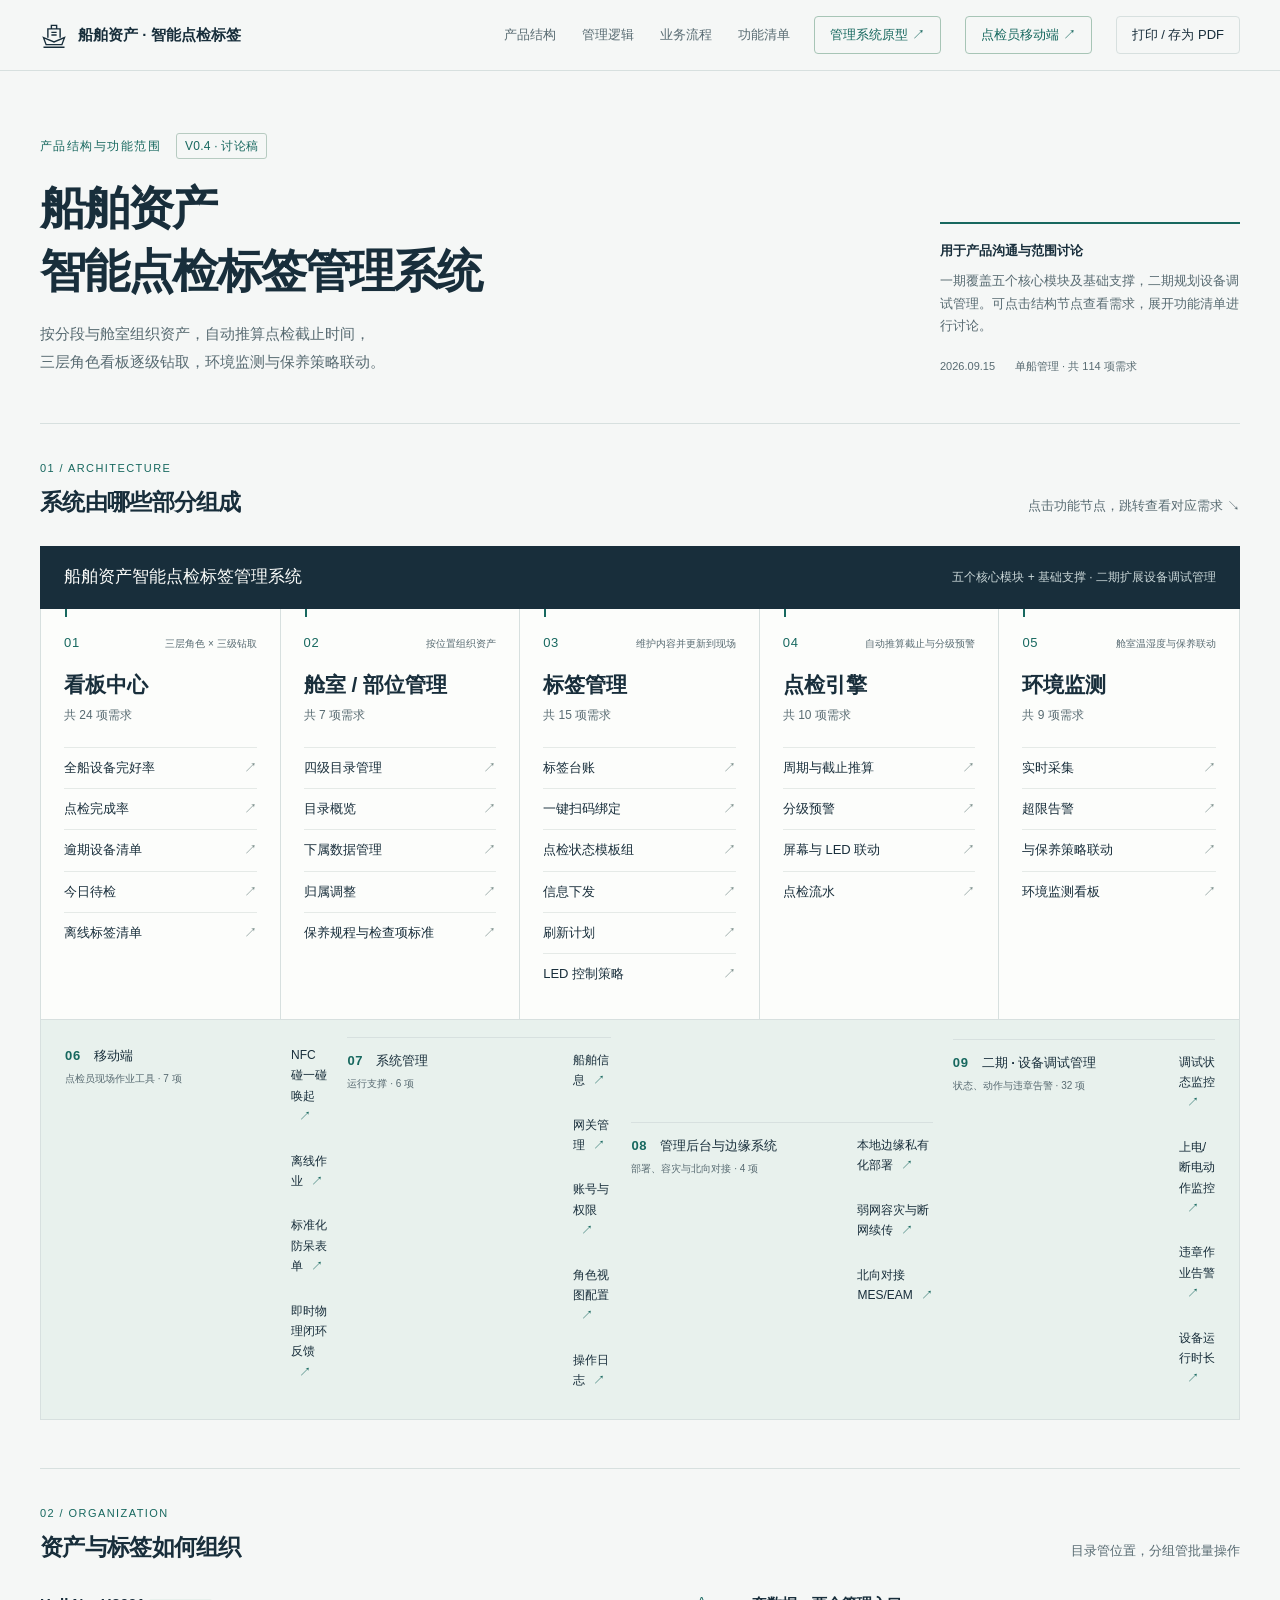
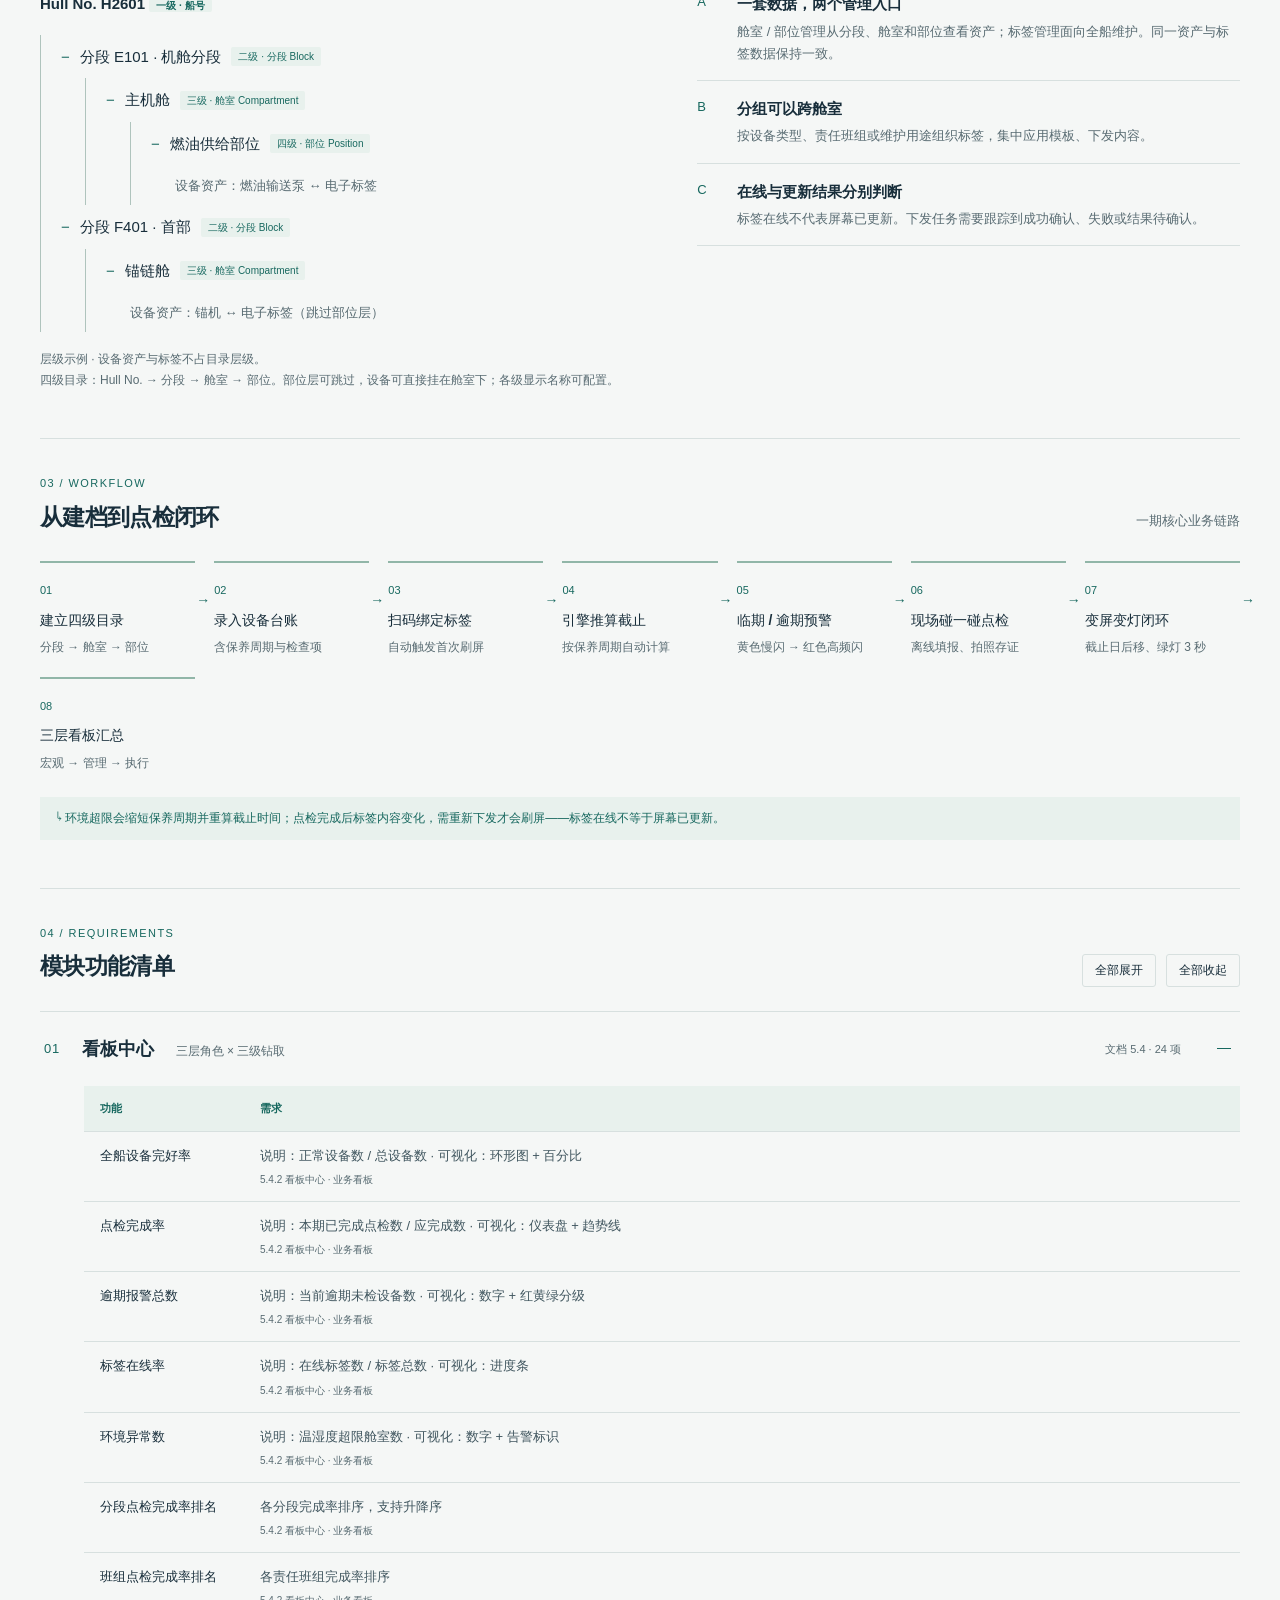
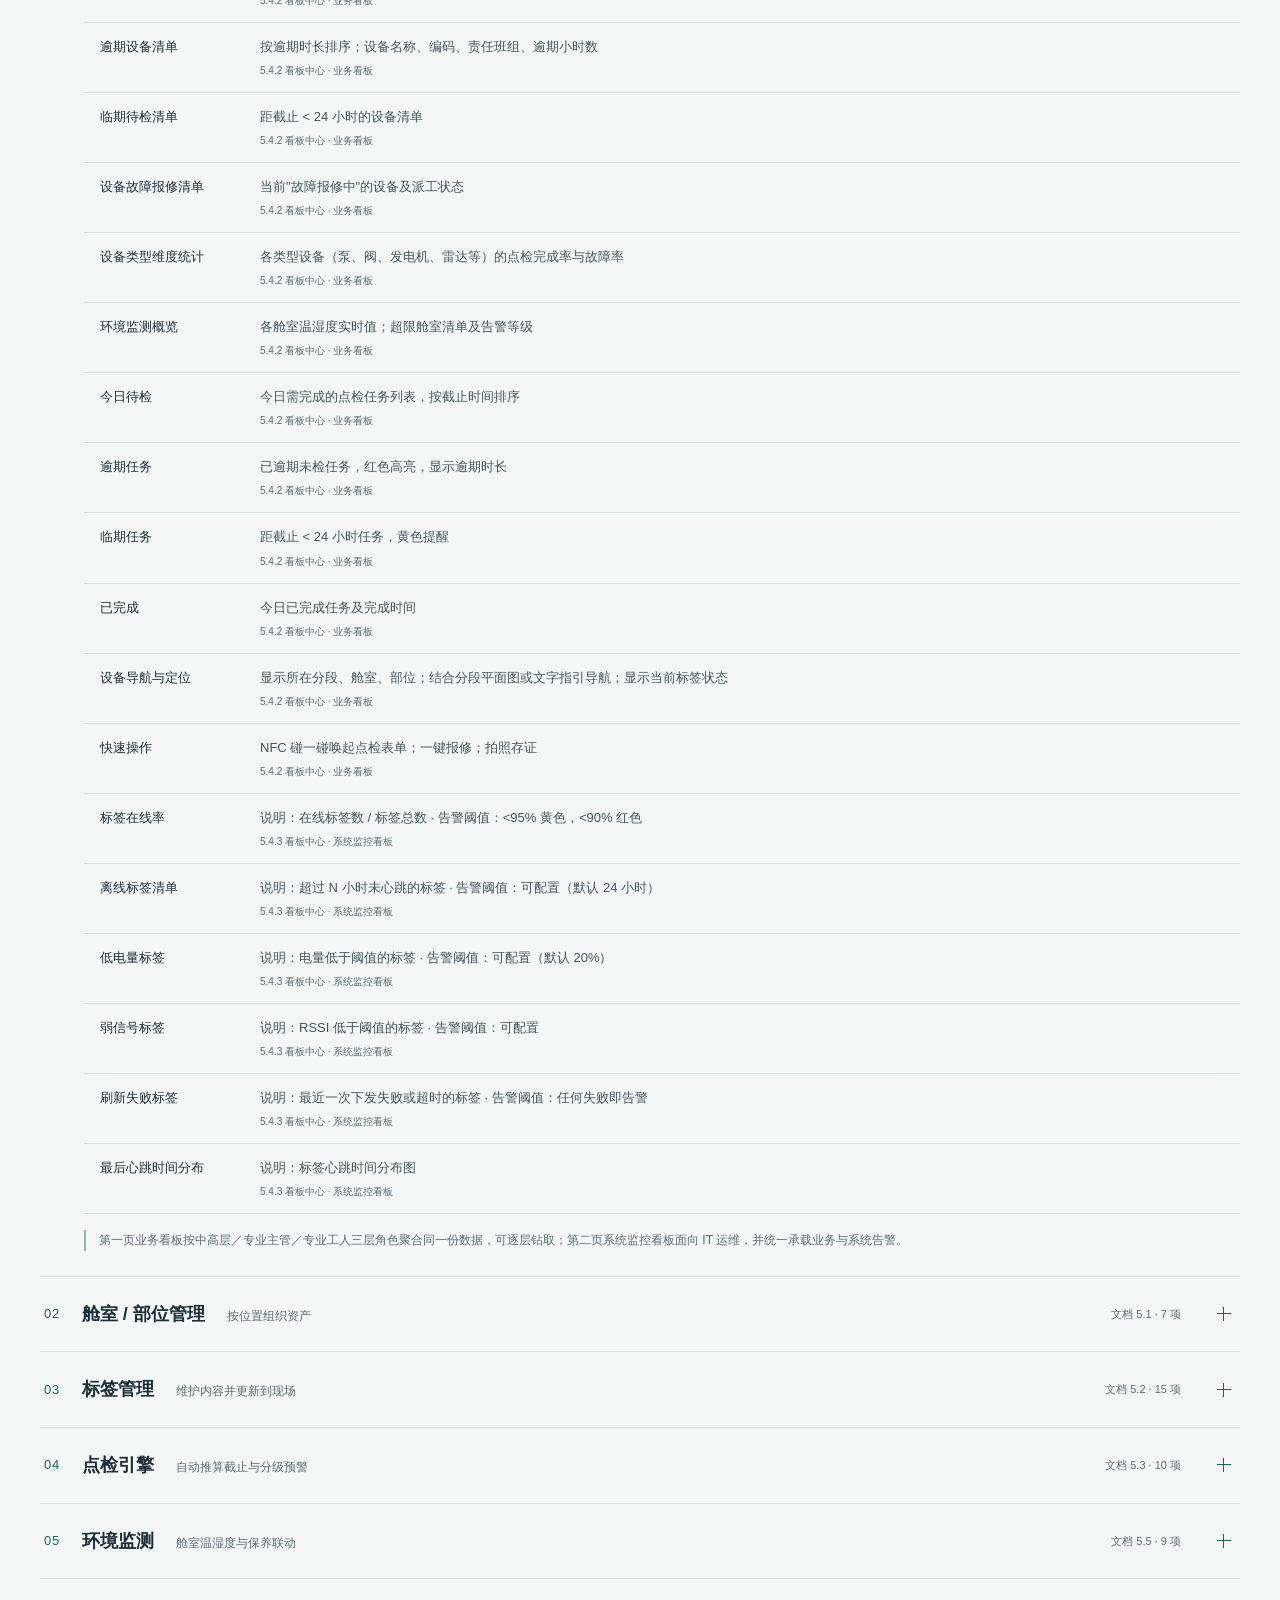
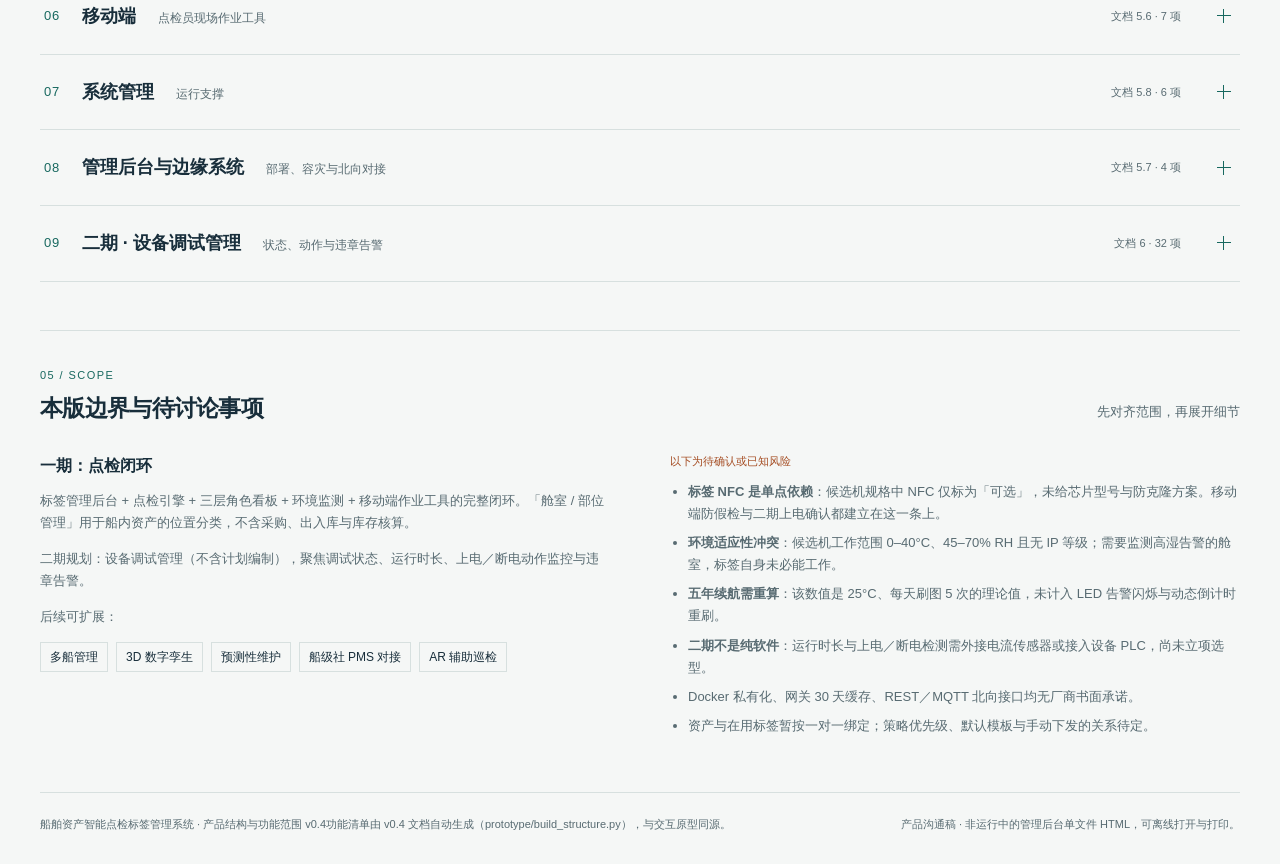
==== commit 0f7314f6: "Migrate prototypes to v0.4: inspection loop, role-based boards, mobile app 产品基线从「资产标签台账」扩张为「点检闭环」，按 " ====
--- a/product-structure.html
+++ b/product-structure.html
@@ -1,27 +1,29 @@
 <!doctype html>
 <html lang="zh-CN">
-<head><meta charset="utf-8"><meta name="viewport" content="width=device-width, initial-scale=1"><title>船舶资产电子标签管理系统 · 产品结构 v0.1</title>
+<head><meta charset="utf-8"><meta name="viewport" content="width=device-width, initial-scale=1"><title>船舶资产智能点检标签管理系统 · 产品结构 v0.4</title>
 <style>
 :root{--paper:#f5f7f6;--surface:#fcfdfb;--ink:#182e3b;--muted:#586b72;--line:#d7e0df;--accent:#17685f;--tint:#e8f1ed;--orange:#a54d23;--sans:"PingFang SC","Microsoft YaHei","Noto Sans CJK SC",sans-serif}
-*{box-sizing:border-box}html{scroll-behavior:smooth;scroll-padding-top:90px}body{margin:0;background:var(--paper);color:var(--ink);font-family:var(--sans);font-size:15px;line-height:1.7}a{color:inherit;text-decoration:none}button{font:inherit;cursor:pointer}a:focus-visible,button:focus-visible,summary:focus-visible{outline:3px solid var(--orange);outline-offset:5px}button:hover{background:var(--tint)}::selection{background:#c7ded4}header{position:sticky;top:0;z-index:10;background:var(--paper);border-bottom:1px solid var(--line)}.topbar{max-width:1400px;margin:auto;padding:16px 40px;display:flex;align-items:center;gap:24px}.brand{display:flex;align-items:center;gap:10px;font-weight:650;white-space:nowrap}.brand svg{width:28px;height:28px}.topbar nav{display:flex;gap:26px;margin-left:auto;font-size:13px;color:var(--muted)}nav a:hover{color:var(--accent)}.print{border:1px solid var(--line);background:transparent;padding:7px 15px;border-radius:4px;font-size:13px;color:var(--ink)}main{max-width:1320px;margin:auto;padding:0 40px}.hero{display:grid;grid-template-columns:1fr 300px;gap:60px;padding:62px 0 48px;align-items:end}.eyebrow{display:flex;gap:15px;align-items:center;color:var(--accent);font-size:12px;letter-spacing:.12em}.pill{letter-spacing:.02em;border:1px solid #b7cbc1;border-radius:3px;padding:2px 8px}h1{font-size:clamp(30px,3.6vw,48px);font-weight:650;line-height:1.35;letter-spacing:-.04em;margin:18px 0}h1 span{display:block}p{margin:0}.hero-copy{color:var(--muted);max-width:640px;line-height:1.85}.hero-aside{border-top:2px solid var(--accent);padding-top:16px}.hero-aside strong{font-size:13px;display:block;margin-bottom:8px}.hero-aside p{font-size:13px;color:var(--muted)}.meta{display:flex;gap:20px;font-size:11px;color:var(--muted);margin-top:20px}.section{padding:35px 0 48px;border-top:1px solid var(--line)}.section-head{display:flex;align-items:baseline;justify-content:space-between;gap:20px;margin-bottom:24px}.section-head h2{font-size:23px;letter-spacing:-.03em;margin:0;font-weight:650}.section-head p{font-size:13px;color:var(--muted)}.section-label{font-size:11px;color:var(--accent);letter-spacing:.13em;margin-bottom:5px}.root-node{display:flex;align-items:center;justify-content:space-between;background:var(--ink);color:var(--surface);padding:17px 24px}.root-node strong{font-size:17px;font-weight:550}.root-node span{font-size:12px;color:#c9d6d7}.map{display:grid;grid-template-columns:repeat(4,minmax(0,1fr));background:var(--surface);border:1px solid var(--line);border-top:0}.module{padding:23px 23px 25px;border-right:1px solid var(--line);position:relative}.module:last-child{border-right:0}.module:before{content:"";position:absolute;left:24px;top:0;height:8px;width:2px;background:var(--accent)}.module-top{display:flex;justify-content:space-between;gap:6px;align-items:center}.number{font-variant-numeric:tabular-nums;font-size:13px;color:var(--accent);letter-spacing:.05em}.small{font-size:10px;color:var(--muted)}h3{font-size:21px;margin:13px 0 2px;font-weight:600}.module p{font-size:12px;color:var(--muted);margin-bottom:22px}.module-links{display:grid;gap:0}.module-links a{display:flex;justify-content:space-between;gap:5px;font-size:13px;padding:9px 0;border-top:1px solid #e5eae7}.module-links a span{color:#798d8a}.module-links a:hover{color:var(--accent);background:var(--tint)}.support{display:flex;align-items:center;gap:20px;background:var(--tint);padding:17px 24px;border:1px solid var(--line);border-top:0;font-size:12px}.support strong{white-space:nowrap;font-size:14px;font-weight:550}.support .support-links{display:flex;flex-wrap:wrap;gap:24px;margin-left:auto}.support a span{padding-left:8px;color:var(--accent)}.legend{font-size:12px;color:var(--muted);margin-top:12px}.logic{display:grid;grid-template-columns:1.1fr 1fr;gap:60px}.tree{margin-top:18px}.tree details{margin-left:24px;border-left:1px solid #afc4bd;padding-left:20px}.tree>details{margin-left:0}.tree summary{cursor:pointer;padding:9px 0;list-style:none;display:flex;gap:10px;align-items:center}.tree summary:before{content:'−';font-size:15px;color:var(--accent)}.tree details:not([open])>summary:before{content:'+'}.level{font-size:10px;color:var(--accent);background:var(--tint);padding:1px 7px;border-radius:2px}.tree-root{font-weight:600;font-size:15px;margin-bottom:5px}.asset{padding:10px 0 8px 24px;font-size:13px;color:var(--muted)}.example{font-size:12px;color:var(--muted);margin-top:17px}.principle{border-bottom:1px solid var(--line);padding:15px 0;display:grid;grid-template-columns:30px 1fr;gap:10px}.principle:first-child{padding-top:0}.principle strong{font-size:15px;font-weight:600}.principle p{font-size:13px;color:var(--muted);margin-top:4px}.flow{display:grid;grid-template-columns:repeat(7,1fr);gap:19px;margin:0;padding:0;list-style:none}.flow li{position:relative;border-top:2px solid #91b6a8;padding-top:13px}.flow li:not(:last-child):after{content:'→';position:absolute;right:-15px;top:26px;color:var(--accent);font-size:14px}.flow .step{font-size:11px;color:var(--accent)}.flow strong{display:block;font-size:14px;font-weight:550;margin:7px 0 5px}.flow small{display:block;font-size:12px;color:var(--muted)}.loop{margin-top:24px;padding:11px 16px;background:var(--tint);font-size:12px;color:var(--accent)}.tools{display:flex;gap:10px}.tools button{border:1px solid var(--line);padding:5px 12px;background:transparent;border-radius:3px;font-size:12px;color:var(--ink)}.tools button:hover{background:var(--tint)}.spec{border-top:1px solid var(--line)}.spec:last-child{border-bottom:1px solid var(--line)}.spec>summary{list-style:none;cursor:pointer;display:flex;align-items:center;gap:22px;padding:22px 4px}.spec>summary:hover{background:#edf2ee}.spec summary::-webkit-details-marker,.tree summary::-webkit-details-marker{display:none}.spec-title{font-size:18px;font-weight:600}.spec-title small{font-size:12px;font-weight:400;color:var(--muted);margin-left:22px}.ref{font-size:11px;color:var(--muted);margin-left:auto}.plus{width:14px;height:14px;position:relative;flex-shrink:0;margin:0 5px 0 14px}.plus:before,.plus:after{content:'';position:absolute;background:var(--accent)}.plus:before{width:14px;height:1px;left:0;top:6px}.plus:after{height:14px;width:1px;left:6px;top:0}.spec[open] .plus:after{display:none}.spec-body{padding:0 0 25px 44px}table{border-collapse:collapse;width:100%;font-size:13px;text-align:left}thead{background:var(--tint);color:var(--accent);font-size:11px}th,td{padding:13px 16px;border-bottom:1px solid var(--line);vertical-align:top}tbody th{width:160px;font-weight:550;white-space:nowrap}td{color:#40565f}tr{scroll-margin-top:110px}tr:target{background:#fff1d5}.note{font-size:12px;color:var(--muted);margin:16px 0 0;padding-left:13px;border-left:2px solid #96b5a8}.scope{display:grid;grid-template-columns:1fr 1fr;gap:60px}.scope h3{font-size:16px;margin:0 0 10px}.scope p,.scope li{font-size:13px;color:var(--muted)}.scope ul{padding-left:18px;margin:0}.scope li{margin:7px 0}.tags{display:flex;flex-wrap:wrap;gap:8px;margin-top:14px}.tags span{font-size:12px;border:1px solid var(--line);padding:4px 9px}.scope-caption{font-size:11px!important;color:var(--orange)!important;margin-bottom:10px!important}footer{border-top:1px solid var(--line);padding:22px 0 30px;display:flex;justify-content:space-between;gap:20px;font-size:11px;color:var(--muted)}.sr-only{position:absolute;width:1px;height:1px;padding:0;overflow:hidden;clip:rect(0,0,0,0);white-space:nowrap;border:0}
-@media(min-width:1500px){.hero{padding-top:80px}}@media(max-width:1000px){main{padding:0 26px}.topbar{padding:14px 26px}.hero{grid-template-columns:1fr 240px;gap:30px}.map{grid-template-columns:repeat(2,1fr)}.module:nth-child(2){border-right:0}.module:nth-child(-n+2){border-bottom:1px solid var(--line)}.support{align-items:flex-start}.support .support-links{gap:10px 22px}.logic{gap:35px}.flow{grid-template-columns:repeat(4,1fr);row-gap:26px}.flow li:nth-child(4):after{display:none}.spec-title small{display:block;margin:3px 0 0}}
+*{box-sizing:border-box}html{scroll-behavior:smooth;scroll-padding-top:90px}body{margin:0;background:var(--paper);color:var(--ink);font-family:var(--sans);font-size:15px;line-height:1.7}a{color:inherit;text-decoration:none}button{font:inherit;cursor:pointer}a:focus-visible,button:focus-visible,summary:focus-visible{outline:3px solid var(--orange);outline-offset:5px}button:hover{background:var(--tint)}::selection{background:#c7ded4}header{position:sticky;top:0;z-index:10;background:var(--paper);border-bottom:1px solid var(--line)}.topbar{max-width:1400px;margin:auto;padding:16px 40px;display:flex;align-items:center;gap:24px}.brand{display:flex;align-items:center;gap:10px;font-weight:650;white-space:nowrap}.brand svg{width:28px;height:28px}.topbar nav{display:flex;gap:26px;margin-left:auto;font-size:13px;color:var(--muted)}nav a:hover{color:var(--accent)}.print{border:1px solid var(--line);background:transparent;padding:7px 15px;border-radius:4px;font-size:13px;color:var(--ink)}main{max-width:1320px;margin:auto;padding:0 40px}.hero{display:grid;grid-template-columns:1fr 300px;gap:60px;padding:62px 0 48px;align-items:end}.eyebrow{display:flex;gap:15px;align-items:center;color:var(--accent);font-size:12px;letter-spacing:.12em}.pill{letter-spacing:.02em;border:1px solid #b7cbc1;border-radius:3px;padding:2px 8px}h1{font-size:clamp(30px,3.6vw,48px);font-weight:650;line-height:1.35;letter-spacing:-.04em;margin:18px 0}h1 span{display:block}p{margin:0}.hero-copy{color:var(--muted);max-width:640px;line-height:1.85}.hero-aside{border-top:2px solid var(--accent);padding-top:16px}.hero-aside strong{font-size:13px;display:block;margin-bottom:8px}.hero-aside p{font-size:13px;color:var(--muted)}.meta{display:flex;gap:20px;font-size:11px;color:var(--muted);margin-top:20px}.section{padding:35px 0 48px;border-top:1px solid var(--line)}.section-head{display:flex;align-items:baseline;justify-content:space-between;gap:20px;margin-bottom:24px}.section-head h2{font-size:23px;letter-spacing:-.03em;margin:0;font-weight:650}.section-head p{font-size:13px;color:var(--muted)}.section-label{font-size:11px;color:var(--accent);letter-spacing:.13em;margin-bottom:5px}.root-node{display:flex;align-items:center;justify-content:space-between;background:var(--ink);color:var(--surface);padding:17px 24px}.root-node strong{font-size:17px;font-weight:550}.root-node span{font-size:12px;color:#c9d6d7}.map{display:grid;grid-template-columns:repeat(5,minmax(0,1fr));background:var(--surface);border:1px solid var(--line);border-top:0}.module{padding:23px 23px 25px;border-right:1px solid var(--line);position:relative}.module:last-child{border-right:0}.module:before{content:"";position:absolute;left:24px;top:0;height:8px;width:2px;background:var(--accent)}.module-top{display:flex;justify-content:space-between;gap:6px;align-items:center}.number{font-variant-numeric:tabular-nums;font-size:13px;color:var(--accent);letter-spacing:.05em}.small{font-size:10px;color:var(--muted)}h3{font-size:21px;margin:13px 0 2px;font-weight:600}.module p{font-size:12px;color:var(--muted);margin-bottom:22px}.module-links{display:grid;gap:0}.module-links a{display:flex;justify-content:space-between;gap:5px;font-size:13px;padding:9px 0;border-top:1px solid #e5eae7}.module-links a span{color:#798d8a}.module-links a:hover{color:var(--accent);background:var(--tint)}.support{display:flex;align-items:center;gap:20px;background:var(--tint);padding:17px 24px;border:1px solid var(--line);border-top:0;font-size:12px}.support strong{white-space:nowrap;font-size:14px;font-weight:550}.support .support-links{display:flex;flex-wrap:wrap;gap:24px;margin-left:auto}.support a span{padding-left:8px;color:var(--accent)}.legend{font-size:12px;color:var(--muted);margin-top:12px}.logic{display:grid;grid-template-columns:1.1fr 1fr;gap:60px}.tree{margin-top:18px}.tree details{margin-left:24px;border-left:1px solid #afc4bd;padding-left:20px}.tree>details{margin-left:0}.tree summary{cursor:pointer;padding:9px 0;list-style:none;display:flex;gap:10px;align-items:center}.tree summary:before{content:'−';font-size:15px;color:var(--accent)}.tree details:not([open])>summary:before{content:'+'}.level{font-size:10px;color:var(--accent);background:var(--tint);padding:1px 7px;border-radius:2px}.tree-root{font-weight:600;font-size:15px;margin-bottom:5px}.asset{padding:10px 0 8px 24px;font-size:13px;color:var(--muted)}.example{font-size:12px;color:var(--muted);margin-top:17px}.principle{border-bottom:1px solid var(--line);padding:15px 0;display:grid;grid-template-columns:30px 1fr;gap:10px}.principle:first-child{padding-top:0}.principle strong{font-size:15px;font-weight:600}.principle p{font-size:13px;color:var(--muted);margin-top:4px}.flow{display:grid;grid-template-columns:repeat(7,1fr);gap:19px;margin:0;padding:0;list-style:none}.flow li{position:relative;border-top:2px solid #91b6a8;padding-top:13px}.flow li:not(:last-child):after{content:'→';position:absolute;right:-15px;top:26px;color:var(--accent);font-size:14px}.flow .step{font-size:11px;color:var(--accent)}.flow strong{display:block;font-size:14px;font-weight:550;margin:7px 0 5px}.flow small{display:block;font-size:12px;color:var(--muted)}.loop{margin-top:24px;padding:11px 16px;background:var(--tint);font-size:12px;color:var(--accent)}.tools{display:flex;gap:10px}.tools button{border:1px solid var(--line);padding:5px 12px;background:transparent;border-radius:3px;font-size:12px;color:var(--ink)}.tools button:hover{background:var(--tint)}.spec{border-top:1px solid var(--line)}.spec:last-child{border-bottom:1px solid var(--line)}.spec>summary{list-style:none;cursor:pointer;display:flex;align-items:center;gap:22px;padding:22px 4px}.spec>summary:hover{background:#edf2ee}.spec summary::-webkit-details-marker,.tree summary::-webkit-details-marker{display:none}.spec-title{font-size:18px;font-weight:600}.spec-title small{font-size:12px;font-weight:400;color:var(--muted);margin-left:22px}.ref{font-size:11px;color:var(--muted);margin-left:auto}.plus{width:14px;height:14px;position:relative;flex-shrink:0;margin:0 5px 0 14px}.plus:before,.plus:after{content:'';position:absolute;background:var(--accent)}.plus:before{width:14px;height:1px;left:0;top:6px}.plus:after{height:14px;width:1px;left:6px;top:0}.spec[open] .plus:after{display:none}.spec-body{padding:0 0 25px 44px}table{border-collapse:collapse;width:100%;font-size:13px;text-align:left}thead{background:var(--tint);color:var(--accent);font-size:11px}th,td{padding:13px 16px;border-bottom:1px solid var(--line);vertical-align:top}tbody th{width:160px;font-weight:550;white-space:nowrap}td{color:#40565f}tr{scroll-margin-top:110px}tr:target{background:#fff1d5}.note{font-size:12px;color:var(--muted);margin:16px 0 0;padding-left:13px;border-left:2px solid #96b5a8}.scope{display:grid;grid-template-columns:1fr 1fr;gap:60px}.scope h3{font-size:16px;margin:0 0 10px}.scope p,.scope li{font-size:13px;color:var(--muted)}.scope ul{padding-left:18px;margin:0}.scope li{margin:7px 0}.tags{display:flex;flex-wrap:wrap;gap:8px;margin-top:14px}.tags span{font-size:12px;border:1px solid var(--line);padding:4px 9px}.scope-caption{font-size:11px!important;color:var(--orange)!important;margin-bottom:10px!important}footer{border-top:1px solid var(--line);padding:22px 0 30px;display:flex;justify-content:space-between;gap:20px;font-size:11px;color:var(--muted)}.sr-only{position:absolute;width:1px;height:1px;padding:0;overflow:hidden;clip:rect(0,0,0,0);white-space:nowrap;border:0}
+@media(min-width:1500px){.hero{padding-top:80px}}@media(max-width:1240px){.map{grid-template-columns:repeat(3,minmax(0,1fr))}}
+@media(max-width:1000px){main{padding:0 26px}.topbar{padding:14px 26px}.hero{grid-template-columns:1fr 240px;gap:30px}.map{grid-template-columns:repeat(2,1fr)}.module:nth-child(2){border-right:0}.module:nth-child(-n+2){border-bottom:1px solid var(--line)}.support{align-items:flex-start}.support .support-links{gap:10px 22px}.logic{gap:35px}.flow{grid-template-columns:repeat(4,1fr);row-gap:26px}.flow li:nth-child(4):after{display:none}.spec-title small{display:block;margin:3px 0 0}}
 @media(max-width:640px){html{scroll-padding-top:70px}.topbar{padding:12px 18px;gap:10px}.topbar nav{display:none}.brand{font-size:13px}.brand svg{width:24px}.print{margin-left:auto;padding:6px 9px;font-size:11px}main{padding:0 20px}.hero{grid-template-columns:1fr;gap:25px;padding:34px 0}.hero-aside{padding-top:12px}.hero-aside p{max-width:100%}.meta{margin-top:12px}.eyebrow{font-size:10px}h1{font-size:32px}.hero-copy{font-size:13px}.section{padding:27px 0 34px}.section-head{align-items:flex-start;gap:10px}.section-head h2{font-size:21px}.section-head p{font-size:11px;max-width:130px}.root-node{padding:15px}.root-node strong{font-size:14px}.root-node span{font-size:10px}.module{padding:19px 14px}.module:before{left:15px}.module-top{display:block}.small{display:block;margin-top:4px}.module h3{font-size:19px}.module p{font-size:11px;min-height:37px;margin-bottom:12px}.module-links a{font-size:12px}.support{display:block;padding:15px}.support .support-links{margin-top:12px;gap:10px 20px}.logic,.scope{grid-template-columns:1fr;gap:28px}.flow{grid-template-columns:repeat(2,1fr);gap:20px}.flow li:nth-child(even):after{display:none}.flow strong{font-size:14px}.spec>summary{gap:12px;padding:18px 0}.spec-title{font-size:17px}.spec-title small{font-size:11px}.ref{display:none}.plus{margin-left:auto}.spec-body{padding-left:0}.tools{gap:5px}.tools button{padding:5px 8px;font-size:11px}th,td{padding:11px 9px;font-size:12px}tbody th{width:91px;white-space:normal}.tree details{margin-left:14px;padding-left:14px}.asset{padding-left:10px;font-size:12px}footer{display:block}footer span{display:block;margin-top:5px}}
 @media(prefers-reduced-motion:reduce){html{scroll-behavior:auto}}
-@media print{.section-label,.section-head{break-after:avoid}#logic,#scope{break-inside:avoid}.note{break-before:avoid}.module-top .small{margin-left:7px}tr:target{background:transparent}@page{size:A4;margin:14mm}html{scroll-behavior:auto}body{background:white;font-size:11px;color:#162d39;-webkit-print-color-adjust:exact;print-color-adjust:exact}header,.tools,.legend{display:none}main{padding:0;max-width:none}.hero{padding:0 0 20px;grid-template-columns:1fr 210px;gap:25px}h1{font-size:28px}.hero-copy{font-size:11px}.hero-aside p{font-size:10px}.section{padding:20px 0}.section-head{margin-bottom:15px}.section-head h2{font-size:19px}.map{grid-template-columns:repeat(4,1fr)}.module{padding:14px 10px}.module h3{font-size:16px}.module-top{display:block}.small{font-size:8px}.module p,.module-links a{font-size:9px}.module p{margin-bottom:10px}.module:nth-child(2){border-right:1px solid var(--line)}.module:nth-child(-n+2){border-bottom:0}.root-node{padding:12px}.support{padding:12px;font-size:9px;gap:12px}.support .support-links{gap:15px}.logic{gap:30px}.flow{grid-template-columns:repeat(7,1fr);gap:14px}.flow strong{font-size:11px}.flow small{font-size:9px}.flow li:nth-child(4):after{display:block}.spec>summary{padding:14px 0}.spec-title{font-size:16px}.spec-title small{display:inline;margin-left:15px;font-size:10px}.plus{display:none}.spec-body{padding-left:0}.spec::details-content{content-visibility:visible;display:block;height:auto}.spec>div{display:block!important}.spec{break-inside:auto}.spec>summary{break-after:avoid}thead{display:table-header-group}tr{break-inside:avoid}table,th,td{font-size:10px}th,td{padding:8px}tbody th{width:110px}.note{font-size:10px}.scope{gap:30px}.scope p,.scope li{font-size:11px}.scope,.logic,.flow,.map,.hero{break-inside:avoid}footer{font-size:9px}}
+@media print{.section-label,.section-head{break-after:avoid}#logic,#scope{break-inside:avoid}.note{break-before:avoid}.module-top .small{margin-left:7px}tr:target{background:transparent}@page{size:A4;margin:14mm}html{scroll-behavior:auto}body{background:white;font-size:11px;color:#162d39;-webkit-print-color-adjust:exact;print-color-adjust:exact}header,.tools,.legend{display:none}main{padding:0;max-width:none}.hero{padding:0 0 20px;grid-template-columns:1fr 210px;gap:25px}h1{font-size:28px}.hero-copy{font-size:11px}.hero-aside p{font-size:10px}.section{padding:20px 0}.section-head{margin-bottom:15px}.section-head h2{font-size:19px}.map{grid-template-columns:repeat(3,1fr)}.module{padding:14px 10px}.module h3{font-size:16px}.module-top{display:block}.small{font-size:8px}.module p,.module-links a{font-size:9px}.module p{margin-bottom:10px}.module:nth-child(2){border-right:1px solid var(--line)}.module:nth-child(-n+2){border-bottom:0}.root-node{padding:12px}.support{padding:12px;font-size:9px;gap:12px}.support .support-links{gap:15px}.logic{gap:30px}.flow{grid-template-columns:repeat(7,1fr);gap:14px}.flow strong{font-size:11px}.flow small{font-size:9px}.flow li:nth-child(4):after{display:block}.spec>summary{padding:14px 0}.spec-title{font-size:16px}.spec-title small{display:inline;margin-left:15px;font-size:10px}.plus{display:none}.spec-body{padding-left:0}.spec::details-content{content-visibility:visible;display:block;height:auto}.spec>div{display:block!important}.spec{break-inside:auto}.spec>summary{break-after:avoid}thead{display:table-header-group}tr{break-inside:avoid}table,th,td{font-size:10px}th,td{padding:8px}tbody th{width:110px}.note{font-size:10px}.scope{gap:30px}.scope p,.scope li{font-size:11px}.scope,.logic,.flow,.map,.hero{break-inside:avoid}footer{font-size:9px}}
 
 .cross-link{color:var(--accent);border-color:#a7c5b6;white-space:nowrap}.cross-link:hover{background:var(--tint)}
 @media(max-width:640px){.topbar{flex-wrap:wrap}.topbar .brand{flex-basis:100%}.cross-link{margin-left:0}html{scroll-padding-top:110px}}
+.support-row{display:flex;gap:16px;align-items:flex-start;padding:12px 0;border-top:1px solid var(--line)}.support-row:first-child{border-top:0;padding-top:0}.support-row strong{min-width:210px;font-size:13px}.support-row strong small{display:block;font-weight:400;color:var(--muted);font-size:10px;margin-top:3px}.spec-body td small.sec{display:block;color:var(--muted);font-size:10px;margin-top:4px}@media(max-width:640px){.support-row{flex-direction:column;gap:8px}.support-row strong{min-width:0}}
 </style></head>
 <body>
-<header><div class="topbar"><a class="brand" href="#top" aria-label="返回顶部"><svg viewBox="0 0 32 32" fill="none" aria-hidden="true"><path d="M4 19l12 5 12-5-3 8H7L4 19zM9 19V9h14v10M13 9V5h6v4M4 30h24" stroke="currentColor" stroke-width="1.6"/><path d="M13 13h6M13 16h6" stroke="currentColor" stroke-width="1.6"/></svg>船舶资产 · 电子标签</a><nav aria-label="页面导航"><a href="#architecture">产品结构</a><a href="#logic">管理逻辑</a><a href="#workflow">业务流程</a><a href="#requirements">功能清单</a></nav><a class="print cross-link" href="prototype.html">管理系统原型 ↗</a><button class="print" id="print">打印 / 存为 PDF</button></div></header>
+<header><div class="topbar"><a class="brand" href="#top" aria-label="返回顶部"><svg viewBox="0 0 32 32" fill="none" aria-hidden="true"><path d="M4 19l12 5 12-5-3 8H7L4 19zM9 19V9h14v10M13 9V5h6v4M4 30h24" stroke="currentColor" stroke-width="1.6"/><path d="M13 13h6M13 16h6" stroke="currentColor" stroke-width="1.6"/></svg>船舶资产 · 智能点检标签</a><nav aria-label="页面导航"><a href="#architecture">产品结构</a><a href="#logic">管理逻辑</a><a href="#workflow">业务流程</a><a href="#requirements">功能清单</a></nav><a class="print cross-link" href="prototype.html">管理系统原型 ↗</a><a class="print cross-link" href="mobile.html">点检员移动端 ↗</a><button class="print" id="print">打印 / 存为 PDF</button></div></header>
 <main id="top">
-<section class="hero"><div><div class="eyebrow">产品结构与功能范围 <span class="pill">V0.1 · 讨论稿</span></div><h1>船舶资产<span>电子标签管理系统</span></h1><p class="hero-copy">按舱室组织资产，统一维护标签内容，追踪现场更新结果。<br>让全船设备信息可查、标签可管、异常可跟进。</p></div><aside class="hero-aside"><strong>用于产品沟通与范围讨论</strong><p>覆盖四个核心模块及基础支撑功能。可点击结构节点查看需求，展开功能清单进行讨论。</p><div class="meta"><span>2026.09.14</span><span>单船管理 · 初版大纲</span></div></aside></section>
-<section class="section" id="architecture"><div class="section-label">01 / ARCHITECTURE</div><div class="section-head"><h2>系统由哪些部分组成</h2><p>点击功能节点，跳转查看对应需求 ↘</p></div><div class="root-node"><strong>船舶资产电子标签管理系统</strong><span>四个核心模块 + 基础支撑</span></div><div class="map"><article class="module"><div class="module-top"><span class="number">01</span><span class="small">舱室 / 部位</span></div><h3>仓储管理</h3><p>按位置组织资产</p><div class="module-links"><a href="#storage-0" data-reveal="storage">目录管理<span aria-hidden="true">↗</span></a><a href="#storage-2" data-reveal="storage">目录概览<span aria-hidden="true">↗</span></a><a href="#storage-3" data-reveal="storage">下属资产与标签<span aria-hidden="true">↗</span></a><a href="#storage-4" data-reveal="storage">归属调整与保护<span aria-hidden="true">↗</span></a></div></article><article class="module"><div class="module-top"><span class="number">02</span><span class="small">数据 / 显示 / 策略</span></div><h3>标签管理</h3><p>维护内容并更新到现场</p><div class="module-links"><a href="#labels-0" data-reveal="labels">标签台账与绑定<span aria-hidden="true">↗</span></a><a href="#labels-2" data-reveal="labels">标签分组<span aria-hidden="true">↗</span></a><a href="#labels-3" data-reveal="labels">字段与批量数据<span aria-hidden="true">↗</span></a><a href="#labels-7" data-reveal="labels">模板与素材<span aria-hidden="true">↗</span></a><a href="#labels-10" data-reveal="labels">下发与更新任务<span aria-hidden="true">↗</span></a><a href="#labels-12" data-reveal="labels">策略与刷新计划<span aria-hidden="true">↗</span></a><a href="#labels-14" data-reveal="labels">LED 控制<span aria-hidden="true">↗</span></a></div></article><article class="module"><div class="module-top"><span class="number">03</span><span class="small">运行 / 异常</span></div><h3>标签状态</h3><p>检查运行与更新结果</p><div class="module-links"><a href="#status-0" data-reveal="status">状态总览与筛选<span aria-hidden="true">↗</span></a><a href="#status-2" data-reveal="status">单标签详情<span aria-hidden="true">↗</span></a><a href="#status-3" data-reveal="status">异常记录与处理<span aria-hidden="true">↗</span></a><a href="#status-5" data-reveal="status">查询与导出<span aria-hidden="true">↗</span></a></div></article><article class="module"><div class="module-top"><span class="number">04</span><span class="small">汇总 / 下钻</span></div><h3>全船看板</h3><p>从全局发现待处理事项</p><div class="module-links"><a href="#dashboard-0" data-reveal="dashboard">资产与标签总览<span aria-hidden="true">↗</span></a><a href="#dashboard-1" data-reveal="dashboard">运行与更新概况<span aria-hidden="true">↗</span></a><a href="#dashboard-3" data-reveal="dashboard">舱室分布与查询<span aria-hidden="true">↗</span></a><a href="#dashboard-5" data-reveal="dashboard">异常待办与时效<span aria-hidden="true">↗</span></a></div></article></div><div class="support"><strong><span class="number">05</span>　系统管理</strong><div class="support-links"><a href="#system-0" data-reveal="system">船舶基础信息<span aria-hidden="true">↗</span></a><a href="#system-1" data-reveal="system">网关管理<span aria-hidden="true">↗</span></a><a href="#system-2" data-reveal="system">账号与权限<span aria-hidden="true">↗</span></a><a href="#system-3" data-reveal="system">基础参数<span aria-hidden="true">↗</span></a><a href="#system-4" data-reveal="system">操作日志<span aria-hidden="true">↗</span></a></div></div><p class="legend">结构图展示功能归属；实际菜单顺序和页面布局将在后续细化。</p></section>
-<section class="section" id="logic"><div class="section-label">02 / ORGANIZATION</div><div class="section-head"><h2>资产与标签如何组织</h2><p>目录管位置，分组管批量操作</p></div><div class="logic"><div><div class="tree-root">某船舶 <span class="level">根对象</span></div><div class="tree"><details open><summary>动力区域 <span class="level">一级目录</span></summary><details open><summary>主机舱 <span class="level">二级目录</span></summary><details open><summary>燃油供给部位 <span class="level">三级目录</span></summary><div class="asset">设备资产：燃油输送泵 ↔ 电子标签</div></details></details></details></div><p class="example">层级示例 · 船舶、设备资产与标签不占目录层级。<br>可使用一至三级目录，各级名称不固定。</p></div><div><div class="principle"><span class="number">A</span><div><strong>一套数据，两个管理入口</strong><p>仓储管理从舱室和部位查看资产；标签管理面向全船维护。同一资产与标签数据保持一致。</p></div></div><div class="principle"><span class="number">B</span><div><strong>分组可以跨舱室</strong><p>按设备类型、责任班组或维护用途组织标签，集中应用模板、下发内容。</p></div></div><div class="principle"><span class="number">C</span><div><strong>在线与更新结果分别判断</strong><p>标签在线不代表屏幕已更新。下发任务需要跟踪到成功确认、失败或结果待确认。</p></div></div></div></div></section>
-<section class="section" id="workflow"><div class="section-label">03 / WORKFLOW</div><div class="section-head"><h2>从建档到现场更新</h2><p>核心业务链路</p></div><ol class="flow"><li><span class="step">01</span><strong>建立目录</strong><small>划分舱室与部位</small></li><li><span class="step">02</span><strong>录入资产</strong><small>单条录入或批量导入</small></li><li><span class="step">03</span><strong>绑定标签</strong><small>关联资产与显示硬件</small></li><li><span class="step">04</span><strong>配置显示</strong><small>设置分组、字段与模板</small></li><li><span class="step">05</span><strong>下发更新</strong><small>手动或按策略执行</small></li><li><span class="step">06</span><strong>检查结果</strong><small>跟踪回执与运行状态</small></li><li><span class="step">07</span><strong>全船汇总</strong><small>查看分布及待处理事项</small></li></ol><p class="loop">↳ 数据或模板变更后形成新的更新任务；失败或结果未确认的任务继续跟进。</p></section>
-<section class="section" id="requirements"><div class="section-label">04 / REQUIREMENTS</div><div class="section-head"><h2>模块功能清单</h2><div class="tools"><button id="expand">全部展开</button><button id="collapse">全部收起</button></div></div><details class="spec" id="storage" open><summary><span class="number">01</span><span class="spec-title">仓储管理<small>按位置组织资产</small></span><span class="ref">参考图 1、5</span><span class="plus" aria-hidden="true"></span></summary><div class="spec-body"><table><caption class="sr-only">仓储管理功能需求</caption><thead><tr><th scope="col">功能</th><th scope="col">初版需求</th></tr></thead><tbody><tr id="storage-0"><th scope="row">三级目录管理</th><td>支持目录新增、编辑、排序、移动与删除；最多三级，目录可按舱室或功能部位命名。</td></tr><tr id="storage-1"><th scope="row">目录基础信息</th><td>维护目录名称、编号、类型、说明及责任信息。</td></tr><tr id="storage-2"><th scope="row">目录概览</th><td>查看当前目录及下级目录的资产数量、标签数量、绑定情况和异常概况。</td></tr><tr id="storage-3"><th scope="row">下属数据管理</th><td>查看和维护当前目录下的资产信息、已绑定标签及关联模板，支持搜索、筛选与自定义显示列。</td></tr><tr id="storage-4"><th scope="row">归属调整</th><td>支持资产及其关联标签的单个、批量迁移；调整归属时保持资产与标签的关联。</td></tr><tr id="storage-5"><th scope="row">结构维护保护</th><td>调整或删除目录时处理其下属目录与数据，避免资产、标签失去管理归属。</td></tr></tbody></table><p class="note">目录支持最多三级。船舶作为根对象，资产与标签不计入目录层级；各级名称可按实际船内结构配置。</p></div></details><details class="spec" id="labels" ><summary><span class="number">02</span><span class="spec-title">标签管理<small>维护内容并更新到现场</small></span><span class="ref">参考图 2、3、5</span><span class="plus" aria-hidden="true"></span></summary><div class="spec-body"><table><caption class="sr-only">标签管理功能需求</caption><thead><tr><th scope="col">功能</th><th scope="col">初版需求</th></tr></thead><tbody><tr id="labels-0"><th scope="row">标签台账</th><td>管理标签唯一标识／MAC、型号、屏幕尺寸、支持颜色、所属目录及使用状态；支持单个、批量登记与查询。</td></tr><tr id="labels-1"><th scope="row">资产绑定</th><td>支持绑定、解绑和更换标签，查看关联资产及绑定记录；支持待绑定、在用、停用等管理状态。</td></tr><tr id="labels-2"><th scope="row">标签分组</th><td>新增、编辑、删除分组，维护成员，查看数量；按分组执行模板应用、信息更新等批量操作。</td></tr><tr id="labels-3"><th scope="row">字段配置</th><td>配置资产及标签显示所需字段，包括字段名称、类型、必填与否等基础属性。</td></tr><tr id="labels-4"><th scope="row">信息录入</th><td>支持逐条录入、编辑及批量修改；可维护设备编码、名称、型号、位置、责任班组、责任人等信息。具体字段后续细化。</td></tr><tr id="labels-5"><th scope="row">批量导入</th><td>提供导入模板，支持 Excel／CSV 数据导入、字段匹配、数据校验和结果反馈；支持新增与更新既有记录。</td></tr><tr id="labels-6"><th scope="row">数据导出</th><td>按目录、分组或筛选结果导出资产和标签业务数据。</td></tr><tr id="labels-7"><th scope="row">模板设计</th><td>按标签尺寸、分辨率和颜色设计版式；支持文本、图片、二维码、条形码和图形元素，并与业务字段关联。</td></tr><tr id="labels-8"><th scope="row">模板管理</th><td>支持模板新增、编辑、复制、预览、版本管理及应用范围查看，使用实际数据预览显示效果。</td></tr><tr id="labels-9"><th scope="row">素材管理</th><td>管理模板使用的图片、图标等公共素材。</td></tr><tr id="labels-10"><th scope="row">信息下发</th><td>支持单个、批量、按目录或分组下发；支持首次发布及数据、模板变更后的更新。</td></tr><tr id="labels-11"><th scope="row">更新任务</th><td>查看任务进度、标签执行结果和失败原因，支持失败重试与历史记录查询。</td></tr><tr id="labels-12"><th scope="row">标签策略</th><td>根据业务字段条件及标签尺寸、颜色等适配条件选择模板；支持条件组合、优先级、默认模板、启停及应用范围。</td></tr><tr id="labels-13"><th scope="row">刷新计划</th><td>支持即时、定时和周期刷新；策略匹配与刷新计划共同决定更新内容和执行时机。</td></tr><tr id="labels-14"><th scope="row">LED 控制</th><td>支持单个、批量点灯，用于现场寻标或提示；具体颜色、闪烁方式和策略联动能力以硬件接口为准。</td></tr></tbody></table><p class="note">策略选择模板，刷新计划决定执行时机。LED 颜色、闪烁方式及联动能力需根据硬件接口确认。</p></div></details><details class="spec" id="status" ><summary><span class="number">03</span><span class="spec-title">标签状态<small>检查运行与更新结果</small></span><span class="ref">参考图 4</span><span class="plus" aria-hidden="true"></span></summary><div class="spec-body"><table><caption class="sr-only">标签状态功能需求</caption><thead><tr><th scope="col">功能</th><th scope="col">初版需求</th></tr></thead><tbody><tr id="status-0"><th scope="row">状态列表</th><td>汇总展示标签标识、关联资产、所属目录、尺寸、RSSI、电量、在线状态、最后广播／心跳时间及内容更新情况。</td></tr><tr id="status-1"><th scope="row">状态筛选</th><td>按目录、分组、型号、绑定情况、在线状态、电量及更新结果筛选。</td></tr><tr id="status-2"><th scope="row">单标签详情</th><td>查看基础信息、最近上报数据、关联资产与网关、当前模板及下发历史。</td></tr><tr id="status-3"><th scope="row">运行异常</th><td>识别并汇总离线、低电量、弱信号等异常，支持查看、处理标记及恢复记录。</td></tr><tr id="status-4"><th scope="row">更新异常</th><td>查看下发失败、超时、尚未同步等情况，关联原任务并支持重新下发。</td></tr><tr id="status-5"><th scope="row">查询与导出</th><td>支持刷新后台状态数据及导出筛选结果，明确最近数据更新时间。</td></tr></tbody></table><p class="note">分别展示使用状态、通信与健康状态、内容更新状态。发送成功不等于屏幕已更新，实际确认能力以回执接口为准。</p></div></details><details class="spec" id="dashboard" ><summary><span class="number">04</span><span class="spec-title">全船看板<small>从全局发现待处理事项</small></span><span class="ref">全船视角</span><span class="plus" aria-hidden="true"></span></summary><div class="spec-body"><table><caption class="sr-only">全船看板功能需求</caption><thead><tr><th scope="col">功能</th><th scope="col">初版需求</th></tr></thead><tbody><tr id="dashboard-0"><th scope="row">全船总览</th><td>展示资产总数、标签总数、已绑定与未绑定数量，以及已配置标签的资产占比。</td></tr><tr id="dashboard-1"><th scope="row">运行概况</th><td>汇总在线、离线、低电量、弱信号标签数量及分布；各类异常可能重叠，分别统计。</td></tr><tr id="dashboard-2"><th scope="row">更新概况</th><td>展示待更新、执行中、已确认更新、失败及结果待确认的任务或标签情况。</td></tr><tr id="dashboard-3"><th scope="row">舱室／部位分布</th><td>按目录汇总资产、标签和异常，支持逐级展开，定位到具体部位及标签。</td></tr><tr id="dashboard-4"><th scope="row">全船信息查询</th><td>按资产名称／编码、目录、分组及状态查询全船设备标签信息。</td></tr><tr id="dashboard-5"><th scope="row">异常与待办</th><td>集中展示待绑定、离线、低电量、更新失败等需要处理的事项，并进入对应管理页面。</td></tr><tr id="dashboard-6"><th scope="row">数据时效</th><td>展示统计范围及最近更新时间，支持手动或自动刷新。</td></tr></tbody></table><p class="note">首版以统计、图表及目录分布表达全船情况。设备完好率、点检完成率需接入业务数据后再纳入。</p></div></details><details class="spec" id="system" ><summary><span class="number">05</span><span class="spec-title">系统管理<small>为日常运行提供基础支持</small></span><span class="ref">补充建议</span><span class="plus" aria-hidden="true"></span></summary><div class="spec-body"><table><caption class="sr-only">系统管理功能需求</caption><thead><tr><th scope="col">功能</th><th scope="col">初版需求</th></tr></thead><tbody><tr id="system-0"><th scope="row">船舶信息</th><td>维护船名、编号等当前船舶的基础信息。</td></tr><tr id="system-1"><th scope="row">网关管理</th><td>维护网关身份、安装位置、连接状态及关联标签，辅助定位通信问题。</td></tr><tr id="system-2"><th scope="row">账号与权限</th><td>管理账号、角色、功能权限和目录数据范围，区分管理员、操作人员与只读查看者。</td></tr><tr id="system-3"><th scope="row">基础参数</th><td>配置状态判定、异常提醒和默认刷新等参数，具体阈值后续定义。</td></tr><tr id="system-4"><th scope="row">操作日志</th><td>记录目录调整、数据导入修改、绑定变更、模板策略修改及下发操作。</td></tr></tbody></table><p class="note">系统管理是支撑功能；当前按单船管理考虑，多船管理作为后续扩展。</p></div></details></section>
-<section class="section" id="scope"><div class="section-label">05 / SCOPE</div><div class="section-head"><h2>本版边界与待讨论事项</h2><p>先对齐范围，再展开细节</p></div><div class="scope"><div><h3>本期聚焦标签管理后台</h3><p>“仓储管理”用于船内资产的位置分类。采购、出入库及库存核算暂不包含；页面交互、字段字典、接口与验收指标后续细化。</p><p style="margin-top:14px">后续可扩展：</p><div class="tags"><span>多船管理</span><span>点检与工单</span><span>NFC / 按键交互</span><span>移动端离线作业</span><span>MES / EAM 对接</span><span>船舶图形化定位</span></div></div><div><p class="scope-caption">以下为草案假设或待确认内容</p><ul><li>船舶不占三级目录层级；资产与在用标签暂按一对一绑定。</li><li>首批标签型号、设备字段、模板类型及管理规模。</li><li>策略优先级、默认模板与手动下发之间的关系。</li><li>硬件回执、在线判定、LED 能力及异常处理口径。</li><li>内网部署条件与网关接入方式。</li></ul></div></div></section>
-<footer><div>船舶资产电子标签管理系统 · 产品需求大纲 v0.1<span>依据：本轮需求、5 张参考截图、标签规格书及产品介绍。</span></div><div>产品沟通稿 · 非运行中的管理后台<span>单文件 HTML，可离线打开与打印。</span></div></footer>
+<section class="hero"><div><div class="eyebrow">产品结构与功能范围 <span class="pill">V0.4 · 讨论稿</span></div><h1>船舶资产<span>智能点检标签管理系统</span></h1><p class="hero-copy">按分段与舱室组织资产，自动推算点检截止时间，<br>三层角色看板逐级钻取，环境监测与保养策略联动。</p></div><aside class="hero-aside"><strong>用于产品沟通与范围讨论</strong><p>一期覆盖五个核心模块及基础支撑，二期规划设备调试管理。可点击结构节点查看需求，展开功能清单进行讨论。</p><div class="meta"><span>2026.09.15</span><span>单船管理 · 共 114 项需求</span></div></aside></section>
+<section class="section" id="architecture"><div class="section-label">01 / ARCHITECTURE</div><div class="section-head"><h2>系统由哪些部分组成</h2><p>点击功能节点，跳转查看对应需求 ↘</p></div><div class="root-node"><strong>船舶资产智能点检标签管理系统</strong><span>五个核心模块 + 基础支撑 · 二期扩展设备调试管理</span></div><!--MAP--><div class="map"><article class="module"><div class="module-top"><span class="number">01</span><span class="small">三层角色 × 三级钻取</span></div><h3>看板中心</h3><p>共 24 项需求</p><div class="module-links"><a href="#board-biz-1" data-reveal="board">全船设备完好率<span aria-hidden="true">↗</span></a><a href="#board-biz-2" data-reveal="board">点检完成率<span aria-hidden="true">↗</span></a><a href="#board-biz-8" data-reveal="board">逾期设备清单<span aria-hidden="true">↗</span></a><a href="#board-biz-13" data-reveal="board">今日待检<span aria-hidden="true">↗</span></a><a href="#board-ops-2" data-reveal="board">离线标签清单<span aria-hidden="true">↗</span></a></div></article><article class="module"><div class="module-top"><span class="number">02</span><span class="small">按位置组织资产</span></div><h3>舱室 / 部位管理</h3><p>共 7 项需求</p><div class="module-links"><a href="#space-1" data-reveal="space">四级目录管理<span aria-hidden="true">↗</span></a><a href="#space-2" data-reveal="space">目录概览<span aria-hidden="true">↗</span></a><a href="#space-3" data-reveal="space">下属数据管理<span aria-hidden="true">↗</span></a><a href="#space-4" data-reveal="space">归属调整<span aria-hidden="true">↗</span></a><a href="#space-7" data-reveal="space">保养规程与检查项标准<span aria-hidden="true">↗</span></a></div></article><article class="module"><div class="module-top"><span class="number">03</span><span class="small">维护内容并更新到现场</span></div><h3>标签管理</h3><p>共 15 项需求</p><div class="module-links"><a href="#labels-1" data-reveal="labels">标签台账<span aria-hidden="true">↗</span></a><a href="#labels-2" data-reveal="labels">一键扫码绑定<span aria-hidden="true">↗</span></a><a href="#labels-11" data-reveal="labels">点检状态模板组<span aria-hidden="true">↗</span></a><a href="#labels-12" data-reveal="labels">信息下发<span aria-hidden="true">↗</span></a><a href="#labels-14" data-reveal="labels">刷新计划<span aria-hidden="true">↗</span></a><a href="#labels-15" data-reveal="labels">LED 控制策略<span aria-hidden="true">↗</span></a></div></article><article class="module"><div class="module-top"><span class="number">04</span><span class="small">自动推算截止与分级预警</span></div><h3>点检引擎</h3><p>共 10 项需求</p><div class="module-links"><a href="#inspect-4" data-reveal="inspect">周期与截止推算<span aria-hidden="true">↗</span></a><a href="#inspect-5" data-reveal="inspect">分级预警<span aria-hidden="true">↗</span></a><a href="#inspect-6" data-reveal="inspect">屏幕与 LED 联动<span aria-hidden="true">↗</span></a><a href="#inspect-7" data-reveal="inspect">点检流水<span aria-hidden="true">↗</span></a></div></article><article class="module"><div class="module-top"><span class="number">05</span><span class="small">舱室温湿度与保养联动</span></div><h3>环境监测</h3><p>共 9 项需求</p><div class="module-links"><a href="#env-4" data-reveal="env">实时采集<span aria-hidden="true">↗</span></a><a href="#env-5" data-reveal="env">超限告警<span aria-hidden="true">↗</span></a><a href="#env-8" data-reveal="env">与保养策略联动<span aria-hidden="true">↗</span></a><a href="#env-9" data-reveal="env">环境监测看板<span aria-hidden="true">↗</span></a></div></article></div><div class="support"><div class="support-row"><strong><span class="number">06</span>　移动端<small>点检员现场作业工具 · 7 项</small></strong><div class="support-links"><a href="#mobile-1" data-reveal="mobile">NFC 碰一碰唤起<span aria-hidden="true">↗</span></a><a href="#mobile-3" data-reveal="mobile">离线作业<span aria-hidden="true">↗</span></a><a href="#mobile-5" data-reveal="mobile">标准化防呆表单<span aria-hidden="true">↗</span></a><a href="#mobile-6" data-reveal="mobile">即时物理闭环反馈<span aria-hidden="true">↗</span></a></div></div><div class="support-row"><strong><span class="number">07</span>　系统管理<small>运行支撑 · 6 项</small></strong><div class="support-links"><a href="#system-1" data-reveal="system">船舶信息<span aria-hidden="true">↗</span></a><a href="#system-2" data-reveal="system">网关管理<span aria-hidden="true">↗</span></a><a href="#system-3" data-reveal="system">账号与权限<span aria-hidden="true">↗</span></a><a href="#system-4" data-reveal="system">角色视图配置<span aria-hidden="true">↗</span></a><a href="#system-6" data-reveal="system">操作日志<span aria-hidden="true">↗</span></a></div></div><div class="support-row"><strong><span class="number">08</span>　管理后台与边缘系统<small>部署、容灾与北向对接 · 4 项</small></strong><div class="support-links"><a href="#edge-1" data-reveal="edge">本地边缘私有化部署<span aria-hidden="true">↗</span></a><a href="#edge-2" data-reveal="edge">弱网容灾与断网续传<span aria-hidden="true">↗</span></a><a href="#edge-3" data-reveal="edge">北向对接 MES/EAM<span aria-hidden="true">↗</span></a></div></div><div class="support-row"><strong><span class="number">09</span>　二期 · 设备调试管理<small>状态、动作与违章告警 · 32 项</small></strong><div class="support-links"><a href="#commission-2" data-reveal="commission">调试状态监控<span aria-hidden="true">↗</span></a><a href="#commission-4" data-reveal="commission">上电/断电动作监控<span aria-hidden="true">↗</span></a><a href="#commission-5" data-reveal="commission">违章作业告警<span aria-hidden="true">↗</span></a><a href="#commission-hw-1" data-reveal="commission">设备运行时长<span aria-hidden="true">↗</span></a></div></div></div><!--/MAP--></section>
+<section class="section" id="logic"><div class="section-label">02 / ORGANIZATION</div><div class="section-head"><h2>资产与标签如何组织</h2><p>目录管位置，分组管批量操作</p></div><div class="logic"><div><div class="tree-root">Hull No. H2601 <span class="level">一级 · 船号</span></div><div class="tree"><details open><summary>分段 E101 · 机舱分段 <span class="level">二级 · 分段 Block</span></summary><details open><summary>主机舱 <span class="level">三级 · 舱室 Compartment</span></summary><details open><summary>燃油供给部位 <span class="level">四级 · 部位 Position</span></summary><div class="asset">设备资产：燃油输送泵 ↔ 电子标签</div></details></details></details><details open><summary>分段 F401 · 首部 <span class="level">二级 · 分段 Block</span></summary><details open><summary>锚链舱 <span class="level">三级 · 舱室 Compartment</span></summary><div class="asset">设备资产：锚机 ↔ 电子标签（跳过部位层）</div></details></details></div><p class="example">层级示例 · 设备资产与标签不占目录层级。<br>四级目录：Hull No. → 分段 → 舱室 → 部位。部位层可跳过，设备可直接挂在舱室下；各级显示名称可配置。</p></div><div><div class="principle"><span class="number">A</span><div><strong>一套数据，两个管理入口</strong><p>舱室 / 部位管理从分段、舱室和部位查看资产；标签管理面向全船维护。同一资产与标签数据保持一致。</p></div></div><div class="principle"><span class="number">B</span><div><strong>分组可以跨舱室</strong><p>按设备类型、责任班组或维护用途组织标签，集中应用模板、下发内容。</p></div></div><div class="principle"><span class="number">C</span><div><strong>在线与更新结果分别判断</strong><p>标签在线不代表屏幕已更新。下发任务需要跟踪到成功确认、失败或结果待确认。</p></div></div></div></div></section>
+<section class="section" id="workflow"><div class="section-label">03 / WORKFLOW</div><div class="section-head"><h2>从建档到点检闭环</h2><p>一期核心业务链路</p></div><ol class="flow"><li><span class="step">01</span><strong>建立四级目录</strong><small>分段 → 舱室 → 部位</small></li><li><span class="step">02</span><strong>录入设备台账</strong><small>含保养周期与检查项</small></li><li><span class="step">03</span><strong>扫码绑定标签</strong><small>自动触发首次刷屏</small></li><li><span class="step">04</span><strong>引擎推算截止</strong><small>按保养周期自动计算</small></li><li><span class="step">05</span><strong>临期 / 逾期预警</strong><small>黄色慢闪 → 红色高频闪</small></li><li><span class="step">06</span><strong>现场碰一碰点检</strong><small>离线填报、拍照存证</small></li><li><span class="step">07</span><strong>变屏变灯闭环</strong><small>截止日后移、绿灯 3 秒</small></li><li><span class="step">08</span><strong>三层看板汇总</strong><small>宏观 → 管理 → 执行</small></li></ol><p class="loop">↳ 环境超限会缩短保养周期并重算截止时间；点检完成后标签内容变化，需重新下发才会刷屏——标签在线不等于屏幕已更新。</p></section>
+<section class="section" id="requirements"><div class="section-label">04 / REQUIREMENTS</div><div class="section-head"><h2>模块功能清单</h2><div class="tools"><button id="expand">全部展开</button><button id="collapse">全部收起</button></div></div><!--SPECS--><details class="spec" id="board" open><summary><span class="number">01</span><span class="spec-title">看板中心<small>三层角色 × 三级钻取</small></span><span class="ref">文档 5.4 · 24 项</span><span class="plus" aria-hidden="true"></span></summary><div class="spec-body"><table><caption class="sr-only">看板中心功能需求</caption><thead><tr><th scope="col">功能</th><th scope="col">需求</th></tr></thead><tbody><tr id="board-biz-1"><th scope="row">全船设备完好率</th><td>说明：正常设备数 / 总设备数 · 可视化：环形图 + 百分比<small class="sec">5.4.2 看板中心 · 业务看板</small></td></tr><tr id="board-biz-2"><th scope="row">点检完成率</th><td>说明：本期已完成点检数 / 应完成数 · 可视化：仪表盘 + 趋势线<small class="sec">5.4.2 看板中心 · 业务看板</small></td></tr><tr id="board-biz-3"><th scope="row">逾期报警总数</th><td>说明：当前逾期未检设备数 · 可视化：数字 + 红黄绿分级<small class="sec">5.4.2 看板中心 · 业务看板</small></td></tr><tr id="board-biz-4"><th scope="row">标签在线率</th><td>说明：在线标签数 / 标签总数 · 可视化：进度条<small class="sec">5.4.2 看板中心 · 业务看板</small></td></tr><tr id="board-biz-5"><th scope="row">环境异常数</th><td>说明：温湿度超限舱室数 · 可视化：数字 + 告警标识<small class="sec">5.4.2 看板中心 · 业务看板</small></td></tr><tr id="board-biz-6"><th scope="row">分段点检完成率排名</th><td>各分段完成率排序，支持升降序<small class="sec">5.4.2 看板中心 · 业务看板</small></td></tr><tr id="board-biz-7"><th scope="row">班组点检完成率排名</th><td>各责任班组完成率排序<small class="sec">5.4.2 看板中心 · 业务看板</small></td></tr><tr id="board-biz-8"><th scope="row">逾期设备清单</th><td>按逾期时长排序；设备名称、编码、责任班组、逾期小时数<small class="sec">5.4.2 看板中心 · 业务看板</small></td></tr><tr id="board-biz-9"><th scope="row">临期待检清单</th><td>距截止 &lt; 24 小时的设备清单<small class="sec">5.4.2 看板中心 · 业务看板</small></td></tr><tr id="board-biz-10"><th scope="row">设备故障报修清单</th><td>当前&quot;故障报修中&quot;的设备及派工状态<small class="sec">5.4.2 看板中心 · 业务看板</small></td></tr><tr id="board-biz-11"><th scope="row">设备类型维度统计</th><td>各类型设备（泵、阀、发电机、雷达等）的点检完成率与故障率<small class="sec">5.4.2 看板中心 · 业务看板</small></td></tr><tr id="board-biz-12"><th scope="row">环境监测概览</th><td>各舱室温湿度实时值；超限舱室清单及告警等级<small class="sec">5.4.2 看板中心 · 业务看板</small></td></tr><tr id="board-biz-13"><th scope="row">今日待检</th><td>今日需完成的点检任务列表，按截止时间排序<small class="sec">5.4.2 看板中心 · 业务看板</small></td></tr><tr id="board-biz-14"><th scope="row">逾期任务</th><td>已逾期未检任务，红色高亮，显示逾期时长<small class="sec">5.4.2 看板中心 · 业务看板</small></td></tr><tr id="board-biz-15"><th scope="row">临期任务</th><td>距截止 &lt; 24 小时任务，黄色提醒<small class="sec">5.4.2 看板中心 · 业务看板</small></td></tr><tr id="board-biz-16"><th scope="row">已完成</th><td>今日已完成任务及完成时间<small class="sec">5.4.2 看板中心 · 业务看板</small></td></tr><tr id="board-biz-17"><th scope="row">设备导航与定位</th><td>显示所在分段、舱室、部位；结合分段平面图或文字指引导航；显示当前标签状态<small class="sec">5.4.2 看板中心 · 业务看板</small></td></tr><tr id="board-biz-18"><th scope="row">快速操作</th><td>NFC 碰一碰唤起点检表单；一键报修；拍照存证<small class="sec">5.4.2 看板中心 · 业务看板</small></td></tr><tr id="board-ops-1"><th scope="row">标签在线率</th><td>说明：在线标签数 / 标签总数 · 告警阈值：&lt;95% 黄色，&lt;90% 红色<small class="sec">5.4.3 看板中心 · 系统监控看板</small></td></tr><tr id="board-ops-2"><th scope="row">离线标签清单</th><td>说明：超过 N 小时未心跳的标签 · 告警阈值：可配置（默认 24 小时）<small class="sec">5.4.3 看板中心 · 系统监控看板</small></td></tr><tr id="board-ops-3"><th scope="row">低电量标签</th><td>说明：电量低于阈值的标签 · 告警阈值：可配置（默认 20%）<small class="sec">5.4.3 看板中心 · 系统监控看板</small></td></tr><tr id="board-ops-4"><th scope="row">弱信号标签</th><td>说明：RSSI 低于阈值的标签 · 告警阈值：可配置<small class="sec">5.4.3 看板中心 · 系统监控看板</small></td></tr><tr id="board-ops-5"><th scope="row">刷新失败标签</th><td>说明：最近一次下发失败或超时的标签 · 告警阈值：任何失败即告警<small class="sec">5.4.3 看板中心 · 系统监控看板</small></td></tr><tr id="board-ops-6"><th scope="row">最后心跳时间分布</th><td>说明：标签心跳时间分布图<small class="sec">5.4.3 看板中心 · 系统监控看板</small></td></tr></tbody></table><p class="note">第一页业务看板按中高层／专业主管／专业工人三层角色聚合同一份数据，可逐层钻取；第二页系统监控看板面向 IT 运维，并统一承载业务与系统告警。</p></div></details><details class="spec" id="space"><summary><span class="number">02</span><span class="spec-title">舱室 / 部位管理<small>按位置组织资产</small></span><span class="ref">文档 5.1 · 7 项</span><span class="plus" aria-hidden="true"></span></summary><div class="spec-body"><table><caption class="sr-only">舱室 / 部位管理功能需求</caption><thead><tr><th scope="col">功能</th><th scope="col">需求</th></tr></thead><tbody><tr id="space-1"><th scope="row">四级目录管理</th><td>目录新增、编辑、排序、移动与删除；四级为 Hull No. → 分段 → 舱室 → 部位，部位层可跳过；各级显示名称可配置<small class="sec">5.1 舱室 / 部位管理</small></td></tr><tr id="space-2"><th scope="row">目录概览</th><td>查看当前目录及下级目录的资产数量、标签数量、绑定情况和异常概况<small class="sec">5.1 舱室 / 部位管理</small></td></tr><tr id="space-3"><th scope="row">下属数据管理</th><td>查看与维护当前目录下的资产信息，支持搜索、筛选与自定义显示列<small class="sec">5.1 舱室 / 部位管理</small></td></tr><tr id="space-4"><th scope="row">归属调整</th><td>资产及其关联标签的单个、批量迁移；调整归属时保持关联<small class="sec">5.1 舱室 / 部位管理</small></td></tr><tr id="space-5"><th scope="row">结构维护保护</th><td>调整或删除目录时处理下属目录与数据，避免资产、标签失去归属<small class="sec">5.1 舱室 / 部位管理</small></td></tr><tr id="space-6"><th scope="row">电子台账录入</th><td>设备编码、名称、型号、位置、责任工区/班组、责任人<small class="sec">5.1 舱室 / 部位管理</small></td></tr><tr id="space-7"><th scope="row">保养规程与检查项标准</th><td>维护设备保养周期、保养规程、点检检查项清单，作为点检引擎与移动端表单的输入<small class="sec">5.1 舱室 / 部位管理</small></td></tr></tbody></table><p class="note">目录共四级：Hull No.（船号）→ 分段 Block → 舱室 Compartment → 部位 Position。资产与标签不计入目录层级；不要求建满四级，设备可直接挂在舱室下。</p></div></details><details class="spec" id="labels"><summary><span class="number">03</span><span class="spec-title">标签管理<small>维护内容并更新到现场</small></span><span class="ref">文档 5.2 · 15 项</span><span class="plus" aria-hidden="true"></span></summary><div class="spec-body"><table><caption class="sr-only">标签管理功能需求</caption><thead><tr><th scope="col">功能</th><th scope="col">需求</th></tr></thead><tbody><tr id="labels-1"><th scope="row">标签台账</th><td>唯一标识/MAC、型号、屏幕尺寸、支持颜色、所属目录、使用状态；单个与批量登记查询<small class="sec">5.2 标签管理</small></td></tr><tr id="labels-2"><th scope="row">一键扫码绑定</th><td>手机扫设备二维码 + 扫标签 MAC，后台自动关联并触发首次下发刷屏<small class="sec">5.2 标签管理</small></td></tr><tr id="labels-3"><th scope="row">资产绑定</th><td>绑定、解绑、更换；查看关联资产及绑定记录；待绑定/在用/停用状态<small class="sec">5.2 标签管理</small></td></tr><tr id="labels-4"><th scope="row">标签分组</th><td>新增、编辑、删除分组，维护成员；按设备类型、责任班组或维护用途组织，支持跨舱室<small class="sec">5.2 标签管理</small></td></tr><tr id="labels-5"><th scope="row">字段配置</th><td>配置资产与标签显示所需字段（名称、类型、必填等）<small class="sec">5.2 标签管理</small></td></tr><tr id="labels-6"><th scope="row">信息录入</th><td>逐条录入、编辑及批量修改<small class="sec">5.2 标签管理</small></td></tr><tr id="labels-7"><th scope="row">批量导入</th><td>导入模板、数据导入、字段匹配、数据校验、结果反馈；支持新增与更新既有记录<small class="sec">5.2 标签管理</small></td></tr><tr id="labels-8"><th scope="row">数据导出</th><td>按目录、分组或筛选结果导出<small class="sec">5.2 标签管理</small></td></tr><tr id="labels-9"><th scope="row">模板设计</th><td>按尺寸、分辨率和颜色设计版式；支持文本、图片、二维码和图形元素，与业务字段关联<small class="sec">5.2 标签管理</small></td></tr><tr id="labels-10"><th scope="row">模板管理</th><td>新增、编辑、复制、预览、版本管理及应用范围查看<small class="sec">5.2 标签管理</small></td></tr><tr id="labels-11"><th scope="row">点检状态模板组</th><td>至少三套并存并可自动切换：正常模板、临期黄色提醒模板、逾期红底白字警示模板<small class="sec">5.2 标签管理</small></td></tr><tr id="labels-12"><th scope="row">信息下发</th><td>单个、批量、按目录或分组下发；支持首次发布及数据、模板变更后的更新<small class="sec">5.2 标签管理</small></td></tr><tr id="labels-13"><th scope="row">更新任务</th><td>任务进度、标签执行结果、失败原因；失败重试与历史记录查询<small class="sec">5.2 标签管理</small></td></tr><tr id="labels-14"><th scope="row">刷新计划</th><td>即时、定时和周期刷新<small class="sec">5.2 标签管理</small></td></tr><tr id="labels-15"><th scope="row">LED 控制策略</th><td>配置各业务状态对应的 LED 颜色与闪烁方式；支持单个、批量点灯用于现场寻标<small class="sec">5.2 标签管理</small></td></tr></tbody></table><p class="note">标签在线不等于屏幕已更新：任务发送成功只代表边缘服务已接收，刷屏回执需按厂商接口能力另行确认。</p></div></details><details class="spec" id="inspect"><summary><span class="number">04</span><span class="spec-title">点检引擎<small>自动推算截止与分级预警</small></span><span class="ref">文档 5.3 · 10 项</span><span class="plus" aria-hidden="true"></span></summary><div class="spec-body"><table><caption class="sr-only">点检引擎功能需求</caption><thead><tr><th scope="col">功能</th><th scope="col">需求</th></tr></thead><tbody><tr id="inspect-1"><th scope="row">距截止 &lt; 24 小时</th><td>屏幕显示：下发&quot;临期待检&quot;黄色提醒模板 · LED 指示灯：黄色慢闪 · 后台动作：记录预警流水<small class="sec">5.3 点检引擎</small></td></tr><tr id="inspect-2"><th scope="row">超过截止时间</th><td>屏幕显示：推送红底白字逾期模板，顶部反色显示逾期警示 · LED 指示灯：红色高频间歇闪烁 · 后台动作：生成报警流水，同步后台告警<small class="sec">5.3 点检引擎</small></td></tr><tr id="inspect-3"><th scope="row">点检完成</th><td>屏幕显示：恢复正常模板，截止日期自动后移 · LED 指示灯：绿灯常亮 3 秒 · 后台动作：记录点检流水<small class="sec">5.3 点检引擎</small></td></tr><tr id="inspect-4"><th scope="row">周期与截止推算</th><td>按设备保养周期推算下次截止时间，支持周期调整后重算<small class="sec">5.3 点检引擎</small></td></tr><tr id="inspect-5"><th scope="row">分级预警</th><td>临期、逾期两级阈值可配置；阈值变更影响存量任务的处理规则需定义<small class="sec">5.3 点检引擎</small></td></tr><tr id="inspect-6"><th scope="row">屏幕与 LED 联动</th><td>状态变化自动触发模板下发与 LED 指令；下发失败时的状态一致性策略需定义<small class="sec">5.3 点检引擎</small></td></tr><tr id="inspect-7"><th scope="row">点检流水</th><td>记录每次点检的执行人、时间、表单内容、照片，支持审计追溯<small class="sec">5.3 点检引擎</small></td></tr><tr id="inspect-8"><th scope="row">物理按键交互</th><td>巡检员现场手动触发&quot;点亮当前状态 LED&quot;或强制发起一次射频心跳<small class="sec">5.3 点检引擎</small></td></tr><tr id="inspect-9"><th scope="row">电源自检</th><td>上报电池电压、RSSI/LQI、屏幕刷新回执、按键事件<small class="sec">5.3 点检引擎</small></td></tr><tr id="inspect-10"><th scope="row">低电告警</th><td>电量低于阈值时屏幕显示低电量图标，同步上报后台告警<small class="sec">5.3 点检引擎</small></td></tr></tbody></table><p class="note">后台按设备保养周期推算下次截止时间，临期与逾期两级阈值可配置，状态变化驱动模板下发与 LED 指令。</p></div></details><details class="spec" id="env"><summary><span class="number">05</span><span class="spec-title">环境监测<small>舱室温湿度与保养联动</small></span><span class="ref">文档 5.5 · 9 项</span><span class="plus" aria-hidden="true"></span></summary><div class="spec-body"><table><caption class="sr-only">环境监测功能需求</caption><thead><tr><th scope="col">功能</th><th scope="col">需求</th></tr></thead><tbody><tr id="env-1"><th scope="row">集成式</th><td>说明：温湿度传感器集成在墨水屏标签内部 · 适用场景：标签安装位置即需监测的舱室 · 依据状态：❌ 候选机规格未提供，需换型或定制<small class="sec">5.5 环境监测</small></td></tr><tr id="env-2"><th scope="row">外挂式</th><td>说明：独立温湿度标签，与设备标签共用网关 · 适用场景：需独立监测环境的场景 · 依据状态：⚠️ 需确认型号与网关兼容性<small class="sec">5.5 环境监测</small></td></tr><tr id="env-3"><th scope="row">网关集成</th><td>说明：温湿度传感器集成在网关内部 · 适用场景：网关所在舱室的本地环境监测 · 依据状态：⚠️ 需确认网关型号能力<small class="sec">5.5 环境监测</small></td></tr><tr id="env-4"><th scope="row">实时采集</th><td>按设定周期（如每 30 分钟）采集舱室温湿度<small class="sec">5.5 环境监测</small></td></tr><tr id="env-5"><th scope="row">超限告警</th><td>超过阈值生成告警流水，可选推送至标签 LED<small class="sec">5.5 环境监测</small></td></tr><tr id="env-6"><th scope="row">历史趋势</th><td>按舱室/分段展示温湿度历史曲线<small class="sec">5.5 环境监测</small></td></tr><tr id="env-7"><th scope="row">环境报表</th><td>按日/周/月生成温湿度统计报表<small class="sec">5.5 环境监测</small></td></tr><tr id="env-8"><th scope="row">与保养策略联动</th><td>高湿环境自动缩短保养周期（如 30 天 → 14 天），自动更新点检引擎截止时间<small class="sec">5.5 环境监测</small></td></tr><tr id="env-9"><th scope="row">环境监测看板</th><td>实时值一览、超限清单与告警等级、历史趋势图、环境异常与设备故障关联分析<small class="sec">5.5 环境监测</small></td></tr></tbody></table><p class="note">采集方案（集成式／外挂式／网关集成）尚未选型。需要监测高湿告警的舱室，标签自身未必能在该湿度下工作——被监测环境超出监测终端工作范围，属选型级待决项。</p></div></details><details class="spec" id="mobile"><summary><span class="number">06</span><span class="spec-title">移动端<small>点检员现场作业工具</small></span><span class="ref">文档 5.6 · 7 项</span><span class="plus" aria-hidden="true"></span></summary><div class="spec-body"><table><caption class="sr-only">移动端功能需求</caption><thead><tr><th scope="col">功能</th><th scope="col">需求</th></tr></thead><tbody><tr id="mobile-1"><th scope="row">NFC 碰一碰唤起</th><td>需求：无需预先打开 App，手机背部轻碰标签，自动弹窗直达该设备点检表单 · 依赖：❌ 强依赖标签 NFC，当前为可选项<small class="sec">5.6 移动端</small></td></tr><tr id="mobile-2"><th scope="row">防假检机制</th><td>需求：从物理层杜绝远程代打卡 · 依赖：❌ 需 NDEF Token 防克隆方案，未证明<small class="sec">5.6 移动端</small></td></tr><tr id="mobile-3"><th scope="row">离线作业</th><td>需求：碰一碰后从本地缓存调出表单，离线填报并拍照存证 · 依赖：⚠️ 需定义缓存范围、容量、有效期<small class="sec">5.6 移动端</small></td></tr><tr id="mobile-4"><th scope="row">自动补传</th><td>需求：走出到有 Wi-Fi/5G 区域后自动补传打卡流水 · 依赖：⚠️ 需定义幂等键、冲突规则、补传状态<small class="sec">5.6 移动端</small></td></tr><tr id="mobile-5"><th scope="row">标准化防呆表单</th><td>需求：按设备类型自动加载作业清单；异常项强制拍照并填写描述；支持预设故障标签快选 · 依赖：✅<small class="sec">5.6 移动端</small></td></tr><tr id="mobile-6"><th scope="row">即时物理闭环反馈</th><td>需求：提交成功瞬间调度现场标签：变回正常模板、截止日期后移、绿灯常亮 3 秒 · 依赖：⚠️ 弱网/离线下无法保证&quot;即时&quot;，须定义超时与最终一致性<small class="sec">5.6 移动端</small></td></tr><tr id="mobile-7"><th scope="row">一键故障报修</th><td>需求：勾选转报修工单，标记设备&quot;故障报修中&quot;，向维保班组长推送派工消息与现场照片 · 依赖：⚠️ 需定义工单状态机与通知通道<small class="sec">5.6 移动端</small></td></tr></tbody></table><p class="note">整套流程强依赖标签 NFC，而候选机规格中 NFC 仅标为「可选」。这一条不落实，防假检与离线闭环都不成立。</p></div></details><details class="spec" id="system"><summary><span class="number">07</span><span class="spec-title">系统管理<small>运行支撑</small></span><span class="ref">文档 5.8 · 6 项</span><span class="plus" aria-hidden="true"></span></summary><div class="spec-body"><table><caption class="sr-only">系统管理功能需求</caption><thead><tr><th scope="col">功能</th><th scope="col">需求</th></tr></thead><tbody><tr id="system-1"><th scope="row">船舶信息</th><td>维护船名、Hull No. 等当前船舶基础信息<small class="sec">5.8 系统管理</small></td></tr><tr id="system-2"><th scope="row">网关管理</th><td>维护网关身份、安装位置、连接状态及关联标签<small class="sec">5.8 系统管理</small></td></tr><tr id="system-3"><th scope="row">账号与权限</th><td>管理账号、角色、功能权限和目录数据范围<small class="sec">5.8 系统管理</small></td></tr><tr id="system-4"><th scope="row">角色视图配置</th><td>将账号映射到中高层/专业主管/专业工人三层视角，决定看板默认落地页与数据范围<small class="sec">5.8 系统管理</small></td></tr><tr id="system-5"><th scope="row">基础参数</th><td>状态判定、异常提醒、默认刷新、告警阈值等参数<small class="sec">5.8 系统管理</small></td></tr><tr id="system-6"><th scope="row">操作日志</th><td>目录调整、数据导入修改、绑定变更、模板策略修改及下发操作<small class="sec">5.8 系统管理</small></td></tr></tbody></table><p class="note">「角色」是功能权限，「看板视角」决定登录后默认落到看板中心的哪一层，两者是不同维度，可自由组合。</p></div></details><details class="spec" id="edge"><summary><span class="number">08</span><span class="spec-title">管理后台与边缘系统<small>部署、容灾与北向对接</small></span><span class="ref">文档 5.7 · 4 项</span><span class="plus" aria-hidden="true"></span></summary><div class="spec-body"><table><caption class="sr-only">管理后台与边缘系统功能需求</caption><thead><tr><th scope="col">功能</th><th scope="col">需求</th></tr></thead><tbody><tr id="edge-1"><th scope="row">本地边缘私有化部署</th><td>描述：基于 Docker 的内网脱机部署，适配金属屏蔽重、分段设备繁杂的环境 · 依据状态：❌ 厂商仅宣传&quot;支持内网私有部署&quot;，未承诺 Docker、离线依赖、授权、升级回滚、备份恢复<small class="sec">5.7 管理后台与边缘系统</small></td></tr><tr id="edge-2"><th scope="row">弱网容灾与断网续传</th><td>描述：网关本地缓存 30 天，网络恢复后背压平滑补传 · 依据状态：❌ 厂商只写&quot;USB 断网存储&quot;，未给容量、数据模型、30 天保证或补传策略<small class="sec">5.7 管理后台与边缘系统</small></td></tr><tr id="edge-3"><th scope="row">北向对接 MES/EAM</th><td>描述：RESTful API / MQTT 推送点检数据、缺陷与工单 · 依据状态：❌ 未确认 REST 规格、MQTT 主题、认证、幂等、版本、限流、双向同步<small class="sec">5.7 管理后台与边缘系统</small></td></tr><tr id="edge-4"><th scope="row">多基站去重与分段定位</th><td>描述：多网关数据去重，按信号差粗估标签所在分段 · 依据状态：❌ 无产品承诺，去重算法与定位准确率未知<small class="sec">5.7 管理后台与边缘系统</small></td></tr></tbody></table><p class="note">本段四项能力目前全部缺少厂商书面承诺，属未证明项，不能按已具备来做方案。</p></div></details><details class="spec" id="commission"><summary><span class="number">09</span><span class="spec-title">二期 · 设备调试管理<small>状态、动作与违章告警</small></span><span class="ref">文档 6 · 32 项</span><span class="plus" aria-hidden="true"></span></summary><div class="spec-body"><table><caption class="sr-only">二期 · 设备调试管理功能需求</caption><thead><tr><th scope="col">功能</th><th scope="col">需求</th></tr></thead><tbody><tr id="commission-1"><th scope="row">调试任务管理</th><td>功能：任务接收、分配、执行 · 说明：从外部系统或管理员接收任务，分配到调试班组/个人，支持状态跟踪；不含计划编制<small class="sec">6.2 二期 · 调试功能模块</small></td></tr><tr id="commission-2"><th scope="row">调试状态监控</th><td>功能：全船设备调试状态实时展示 · 说明：按分段/系统/设备类型展示：待调试、调试中、待验收、已验收<small class="sec">6.2 二期 · 调试功能模块</small></td></tr><tr id="commission-3"><th scope="row">设备运行时长监控</th><td>功能：统计设备累计运行时长 · 说明：通过外接电流传感器或与设备控制系统集成记录上电运行时长<small class="sec">6.2 二期 · 调试功能模块</small></td></tr><tr id="commission-4"><th scope="row">上电/断电动作监控</th><td>功能：记录并验证操作合规性 · 说明：调试员操作时 NFC 碰一碰标签确认，记录操作人、时间、动作类型，结合设备状态反馈验证合规<small class="sec">6.2 二期 · 调试功能模块</small></td></tr><tr id="commission-5"><th scope="row">违章作业告警</th><td>功能：识别并告警违规操作 · 说明：规则引擎判断违章行为，实时推送告警并触发标签 LED 红色闪烁<small class="sec">6.2 二期 · 调试功能模块</small></td></tr><tr id="commission-6"><th scope="row">调试记录管理</th><td>功能：调试数据录入、报告生成 · 说明：记录调试参数、结果、问题，自动生成调试报告<small class="sec">6.2 二期 · 调试功能模块</small></td></tr><tr id="commission-7"><th scope="row">调试问题追踪</th><td>功能：问题登记、整改、闭环 · 说明：调试中发现的问题登记、派工整改、复验闭环<small class="sec">6.2 二期 · 调试功能模块</small></td></tr><tr id="commission-8"><th scope="row">与点检系统联动</th><td>功能：调试完成后自动转入保养点检 · 说明：调试通过后设备自动纳入 PMS 保养计划<small class="sec">6.2 二期 · 调试功能模块</small></td></tr><tr id="commission-board-1"><th scope="row">全船调试完成率</th><td>已验收设备数 / 应调试设备总数<small class="sec">6.3 二期 · 调试看板</small></td></tr><tr id="commission-board-2"><th scope="row">调试状态分布</th><td>待调试、调试中、待验收、已验收占比<small class="sec">6.3 二期 · 调试看板</small></td></tr><tr id="commission-board-3"><th scope="row">重大违规告警统计</th><td>本期违章作业告警总数及趋势<small class="sec">6.3 二期 · 调试看板</small></td></tr><tr id="commission-board-4"><th scope="row">设备运行时长汇总</th><td>全船设备累计运行时长统计<small class="sec">6.3 二期 · 调试看板</small></td></tr><tr id="commission-board-5"><th scope="row">风险聚焦</th><td>TOP 5 调试滞后分段、TOP 5 违规操作班组<small class="sec">6.3 二期 · 调试看板</small></td></tr><tr id="commission-board-6"><th scope="row">各调试班组任务进度</th><td>各班组调试任务完成率排名<small class="sec">6.3 二期 · 调试看板</small></td></tr><tr id="commission-board-7"><th scope="row">设备调试状态清单</th><td>按设备类型/分段筛选，显示调试状态、责任人、计划时间<small class="sec">6.3 二期 · 调试看板</small></td></tr><tr id="commission-board-8"><th scope="row">违规告警清单</th><td>违章记录：操作人、时间、违规类型、处理状态<small class="sec">6.3 二期 · 调试看板</small></td></tr><tr id="commission-board-9"><th scope="row">上电/断电记录异常清单</th><td>未经确认的上电/断电操作、操作时间异常等<small class="sec">6.3 二期 · 调试看板</small></td></tr><tr id="commission-board-10"><th scope="row">设备运行时长明细</th><td>各设备累计运行时长，支持排序与筛选<small class="sec">6.3 二期 · 调试看板</small></td></tr><tr id="commission-board-11"><th scope="row">个人调试任务</th><td>待执行、执行中、已完成任务列表<small class="sec">6.3 二期 · 调试看板</small></td></tr><tr id="commission-board-12"><th scope="row">上电/断电操作确认</th><td>执行操作前 NFC 碰一碰标签，确认操作类型与设备<small class="sec">6.3 二期 · 调试看板</small></td></tr><tr id="commission-board-13"><th scope="row">违规提醒</th><td>实时接收违章告警，查看违规详情与整改要求<small class="sec">6.3 二期 · 调试看板</small></td></tr><tr id="commission-board-14"><th scope="row">设备状态反馈</th><td>查看当前调试状态、运行时长、最近操作记录<small class="sec">6.3 二期 · 调试看板</small></td></tr><tr id="commission-board-15"><th scope="row">问题上报</th><td>一键提交问题记录与照片<small class="sec">6.3 二期 · 调试看板</small></td></tr><tr id="commission-rules-1"><th scope="row">未经授权上电</th><td>规则说明：操作人未在授权名单内，或未在规定时间段内上电 · 告警方式：后台告警 + 标签红灯闪烁 + 推送班组长<small class="sec">6.4 二期 · 违章告警规则</small></td></tr><tr id="commission-rules-2"><th scope="row">未确认先上电</th><td>规则说明：未经 NFC 确认直接上电（电流传感器检测到上电但无 NFC 记录） · 告警方式：后台告警 + 标签红灯闪烁<small class="sec">6.4 二期 · 违章告警规则</small></td></tr><tr id="commission-rules-3"><th scope="row">未按规定断电</th><td>规则说明：超过规定时间未断电，或未确认断电 · 告警方式：后台告警 + 推送责任人<small class="sec">6.4 二期 · 违章告警规则</small></td></tr><tr id="commission-rules-4"><th scope="row">调试超时</th><td>规则说明：设备调试运行时长超过规程允许上限 · 告警方式：后台告警 + 标签黄灯慢闪<small class="sec">6.4 二期 · 违章告警规则</small></td></tr><tr id="commission-rules-5"><th scope="row">异常运行</th><td>规则说明：设备运行参数异常但未停机检查 · 告警方式：后台告警 + 推送调试主管<small class="sec">6.4 二期 · 违章告警规则</small></td></tr><tr id="commission-hw-1"><th scope="row">设备运行时长</th><td>真实依赖：外接电流传感器 或 接入设备 PLC/控制系统 · 现状：❌ 全新硬件与集成工作，未立项、未选型<small class="sec">6.6 二期 · 硬件前提</small></td></tr><tr id="commission-hw-2"><th scope="row">上电/断电动作检测</th><td>真实依赖：同上；NFC 只能证明&quot;人来确认过&quot;，不能证明&quot;设备真的上电了&quot; · 现状：❌ 同上<small class="sec">6.6 二期 · 硬件前提</small></td></tr><tr id="commission-hw-3"><th scope="row">&quot;未确认先上电&quot;违章判定</th><td>真实依赖：同时需要电流传感器 + NFC 双证据 · 现状：❌ 两条依赖都未落实<small class="sec">6.6 二期 · 硬件前提</small></td></tr><tr id="commission-hw-4"><th scope="row">调试状态流转</th><td>真实依赖：纯软件，可由标签系统承载 · 现状：✅ 可做<small class="sec">6.6 二期 · 硬件前提</small></td></tr></tbody></table><p class="note">二期不含调试计划编制与审批。运行时长、上电／断电检测依赖外接电流传感器或接入设备 PLC，属全新硬件与集成工作，尚未立项选型。</p></div></details><!--/SPECS--></section>
+<section class="section" id="scope"><div class="section-label">05 / SCOPE</div><div class="section-head"><h2>本版边界与待讨论事项</h2><p>先对齐范围，再展开细节</p></div><div class="scope"><div><h3>一期：点检闭环</h3><p>标签管理后台 + 点检引擎 + 三层角色看板 + 环境监测 + 移动端作业工具的完整闭环。「舱室 / 部位管理」用于船内资产的位置分类，不含采购、出入库与库存核算。</p><p style="margin-top:14px">二期规划：设备调试管理（不含计划编制），聚焦调试状态、运行时长、上电／断电动作监控与违章告警。</p><p style="margin-top:14px">后续可扩展：</p><div class="tags"><span>多船管理</span><span>3D 数字孪生</span><span>预测性维护</span><span>船级社 PMS 对接</span><span>AR 辅助巡检</span></div></div><div><p class="scope-caption">以下为待确认或已知风险</p><ul><li><strong>标签 NFC 是单点依赖</strong>：候选机规格中 NFC 仅标为「可选」，未给芯片型号与防克隆方案。移动端防假检与二期上电确认都建立在这一条上。</li><li><strong>环境适应性冲突</strong>：候选机工作范围 0–40°C、45–70% RH 且无 IP 等级；需要监测高湿告警的舱室，标签自身未必能工作。</li><li><strong>五年续航需重算</strong>：该数值是 25°C、每天刷图 5 次的理论值，未计入 LED 告警闪烁与动态倒计时重刷。</li><li><strong>二期不是纯软件</strong>：运行时长与上电／断电检测需外接电流传感器或接入设备 PLC，尚未立项选型。</li><li>Docker 私有化、网关 30 天缓存、REST／MQTT 北向接口均无厂商书面承诺。</li><li>资产与在用标签暂按一对一绑定；策略优先级、默认模板与手动下发的关系待定。</li></ul></div></div></section>
+<footer><div>船舶资产智能点检标签管理系统 · 产品结构与功能范围 v0.4<span>功能清单由 v0.4 文档自动生成（prototype/build_structure.py），与交互原型同源。</span></div><div>产品沟通稿 · 非运行中的管理后台<span>单文件 HTML，可离线打开与打印。</span></div></footer>
 </main>
 <script>
 const specs=[...document.querySelectorAll('.spec')];
